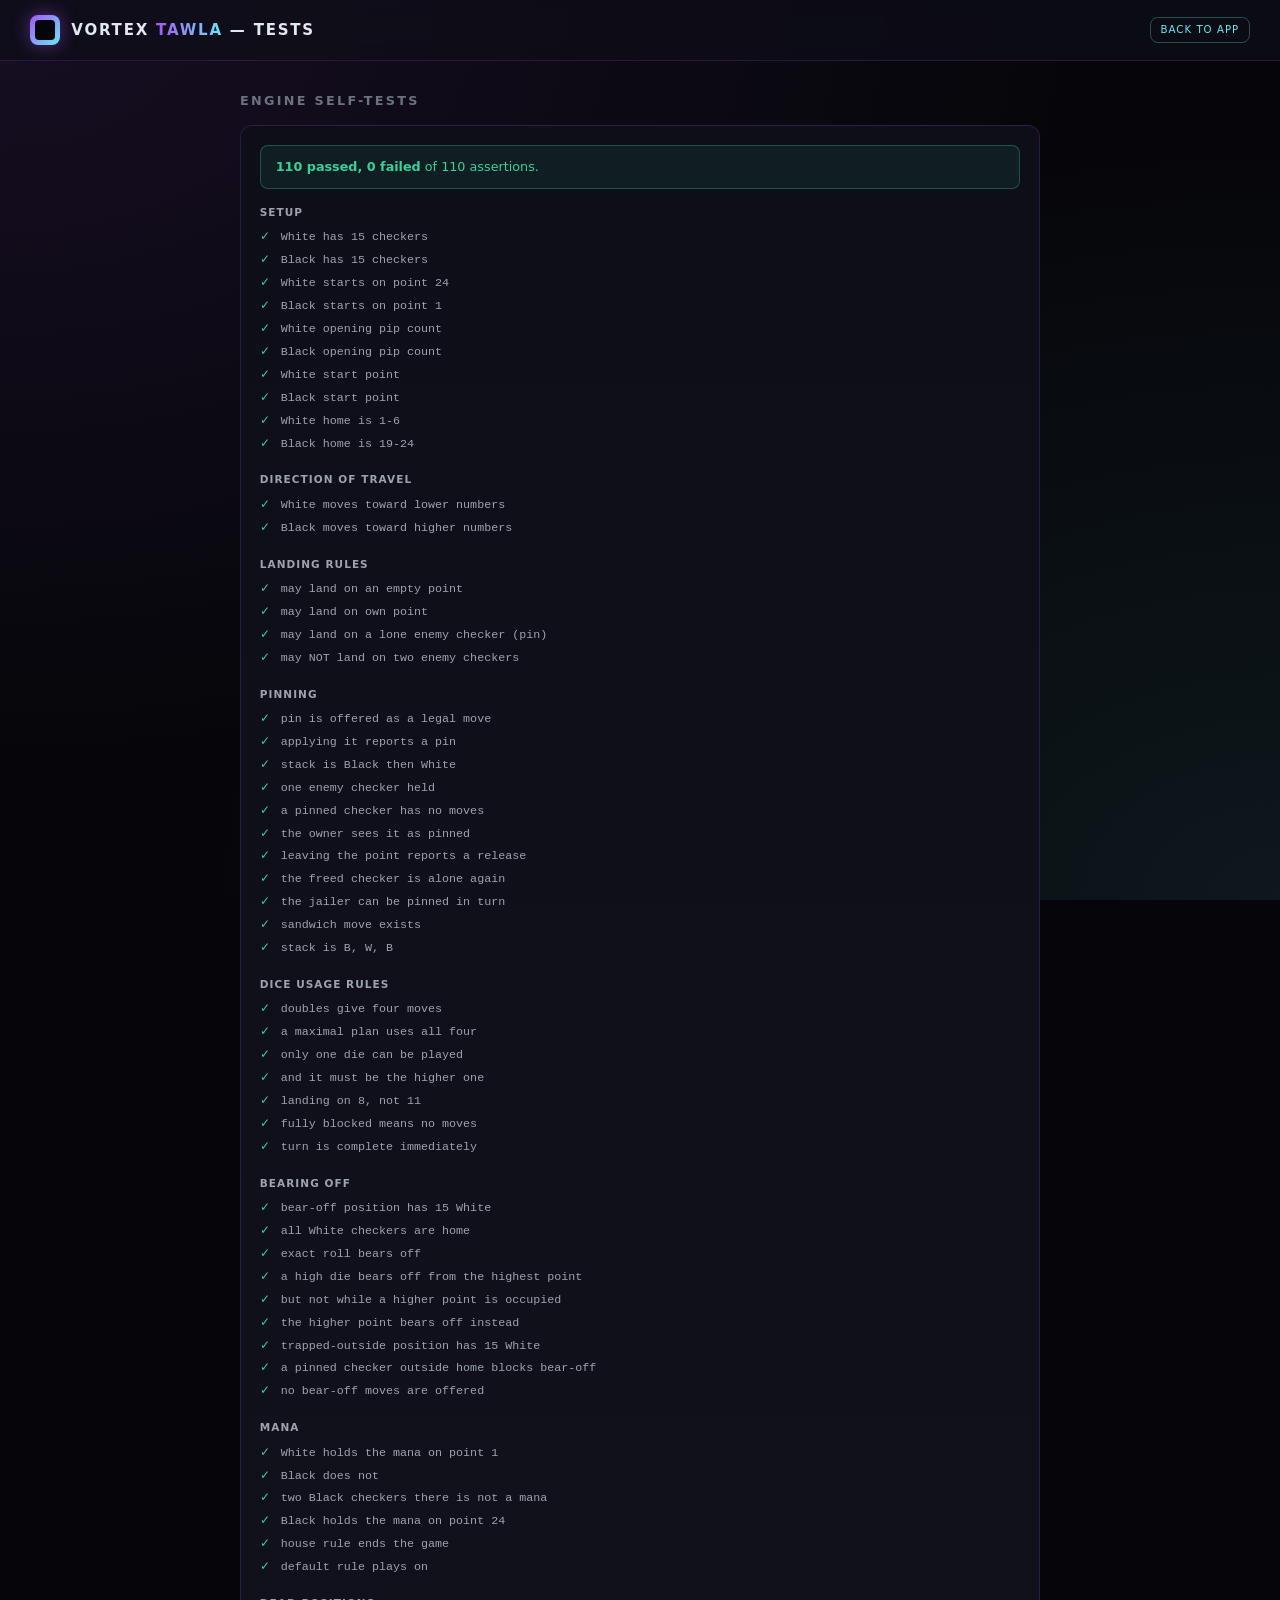
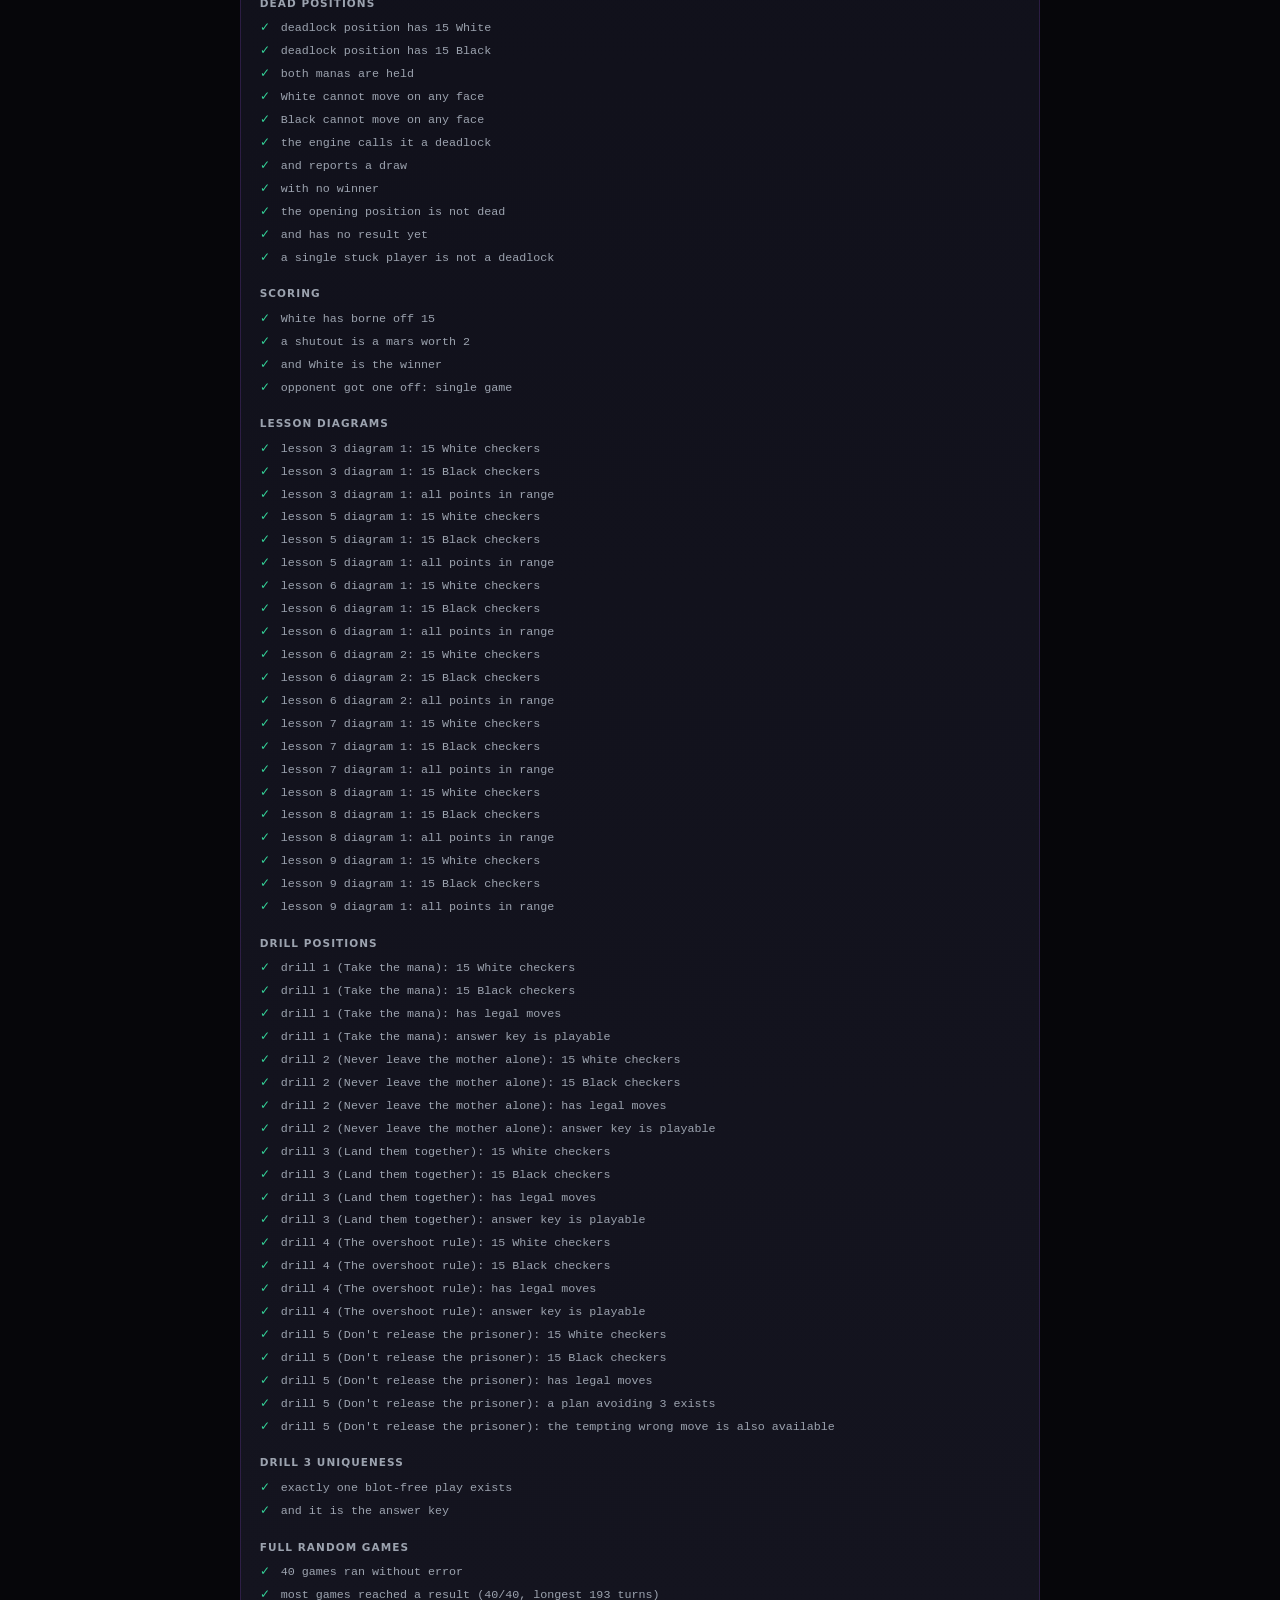
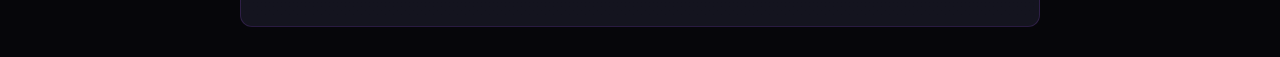
==== tests.html @ 8a32c4ae "Vortex Tawla: interactive Mahbooseh trainer A zero-dependency static webapp for learning Tawleh, sta" ====
<!doctype html>
<html lang="en">
<head>
<meta charset="utf-8">
<meta name="viewport" content="width=device-width, initial-scale=1">
<title>Vortex Tawla — engine tests</title>
<link rel="stylesheet" href="assets/css/vortex.css">
<style>
  main { max-width: 860px; }
  .t { font-family: var(--mono); font-size: .78rem; padding: .18rem 0; color: var(--subtle); }
  .t .mark { display: inline-block; width: 1.4rem; }
  .t.p .mark { color: var(--success); }
  .t.f { color: var(--danger); }
  .t.f .mark { color: var(--danger); }
  .t .detail { color: var(--warning); }
</style>
</head>
<body>
<header class="topbar">
  <div class="brand">
    <div class="logo"></div>
    <h1>VORTEX <span class="accent">TAWLA</span> — TESTS</h1>
  </div>
  <nav><a class="btn btn-small" href="index.html">Back to app</a></nav>
</header>
<main>
  <div class="section-head"><h2>Engine self-tests</h2></div>
  <div class="card" id="out">Running…</div>
</main>
<script src="assets/js/engine.js"></script>
<script src="assets/js/ai.js"></script>
<script src="assets/js/content.js"></script>
<script src="assets/js/tests.js"></script>
</body>
</html>
---- assets/css/vortex.css ----
/* =====================================================================
 * Vortex shared theme
 * ---------------------------------------------------------------------
 * Ported from VortexPortal's hub/templates.py CSS so Vortex Tawla reads
 * as the same product as the Portal and Vortex Tension. Black ground,
 * purple + cyan highlights, glass topbar, neon glow on hover.
 * Keep the custom properties below in sync with the Portal.
 * ===================================================================== */

:root {
  --bg: #06060a;
  --surface: #0e0e18;
  --surface-2: #14141f;
  --border: rgba(168, 85, 247, 0.18);
  --border-strong: rgba(168, 85, 247, 0.45);
  --text: #e2e8f0;
  --muted: #6b7280;
  --subtle: #9ca3af;
  --purple: #a855f7;
  --purple-glow: rgba(168, 85, 247, 0.45);
  --cyan: #67e8f9;
  --cyan-glow: rgba(103, 232, 249, 0.40);
  --danger: #ef4444;
  --success: #34d399;
  --warning: #fbbf24;
  --mono: ui-monospace, "SF Mono", Menlo, Consolas, monospace;
}

* { box-sizing: border-box; }

html, body {
  margin: 0; padding: 0;
  background: var(--bg);
  color: var(--text);
  font-family: -apple-system, BlinkMacSystemFont, "Segoe UI", system-ui, sans-serif;
  font-size: 15px;
  line-height: 1.5;
  min-height: 100vh;
}

body {
  background:
    radial-gradient(ellipse at top left, rgba(168,85,247,0.10), transparent 60%),
    radial-gradient(ellipse at bottom right, rgba(103,232,249,0.08), transparent 60%),
    var(--bg);
  background-attachment: fixed;
}

a { color: var(--cyan); text-decoration: none; }
a:hover { text-decoration: underline; }

/* ---- topbar ---------------------------------------------------- */

.topbar {
  display: flex; align-items: center; justify-content: space-between;
  padding: 1rem 2rem;
  border-bottom: 1px solid var(--border);
  background: rgba(14, 14, 24, 0.72);
  backdrop-filter: blur(10px);
  -webkit-backdrop-filter: blur(10px);
  position: sticky; top: 0; z-index: 10;
}
.brand { display: flex; align-items: center; gap: 0.75rem; }
.brand .logo {
  width: 30px; height: 30px;
  background: linear-gradient(135deg, var(--purple), var(--cyan));
  border-radius: 8px;
  box-shadow: 0 0 18px var(--purple-glow);
  position: relative;
  flex: none;
}
.brand .logo::after {
  content: '';
  position: absolute; inset: 5px;
  background: var(--bg);
  border-radius: 4px;
}
.brand h1 {
  margin: 0;
  font-size: 1rem; font-weight: 600;
  letter-spacing: 0.12em; text-transform: uppercase;
}
.accent {
  background: linear-gradient(90deg, var(--purple), var(--cyan));
  -webkit-background-clip: text; background-clip: text; color: transparent;
}

nav { display: flex; gap: 1.5rem; align-items: center; }
nav button.navlink {
  background: none; border: 0; font: inherit; cursor: pointer;
  color: var(--muted);
  font-size: 0.78rem; text-transform: uppercase; letter-spacing: 0.1em;
  padding: 0.5rem 0;
  border-bottom: 2px solid transparent;
  transition: color .2s, border-color .2s;
}
nav button.navlink:hover { color: var(--text); }
nav button.navlink.active { color: var(--cyan); border-bottom-color: var(--cyan); }

.hamburger {
  display: none; flex-direction: column; gap: 4px;
  cursor: pointer; padding: .45rem; border-radius: 6px;
  background: none; border: 0;
}
.hamburger span { width: 22px; height: 2px; background: var(--text); border-radius: 2px; }

/* ---- layout ---------------------------------------------------- */

main { padding: 2rem; max-width: 1200px; margin: 0 auto; }

.section-head {
  display: flex; align-items: baseline; justify-content: space-between;
  margin: 0 0 1rem; gap: 1rem; flex-wrap: wrap;
}
.section-head h2 {
  margin: 0;
  font-size: 0.85rem; font-weight: 600;
  letter-spacing: 0.18em; text-transform: uppercase;
  color: var(--muted);
}

.card {
  background: linear-gradient(180deg, var(--surface), var(--surface-2));
  border: 1px solid var(--border);
  border-radius: 12px;
  padding: 1.25rem;
  position: relative;
}
.card h3 { margin: 0 0 0.5rem; font-size: 1.05rem; font-weight: 600; letter-spacing: 0.02em; }

.label {
  font-size: 0.7rem; color: var(--subtle);
  text-transform: uppercase; letter-spacing: 0.1em; font-weight: 600;
}

.badge {
  display: inline-flex; align-items: center; gap: 0.4rem;
  padding: 0.2rem 0.55rem;
  border-radius: 999px;
  font-size: 0.65rem; text-transform: uppercase; letter-spacing: 0.12em;
  border: 1px solid transparent; white-space: nowrap;
}
.badge.ok      { color: var(--success); border-color: rgba(52,211,153,.3);  background: rgba(52,211,153,.07); }
.badge.warn    { color: var(--warning); border-color: rgba(251,191,36,.3);  background: rgba(251,191,36,.07); }
.badge.bad     { color: var(--danger);  border-color: rgba(239,68,68,.3);   background: rgba(239,68,68,.07); }
.badge.neutral { color: var(--muted);   border-color: rgba(107,114,128,.3); background: rgba(107,114,128,.07); }

/* ---- controls -------------------------------------------------- */

.btn {
  display: inline-block;
  padding: 0.5rem 0.95rem;
  background: transparent;
  color: var(--cyan);
  border: 1px solid rgba(103, 232, 249, 0.3);
  border-radius: 8px;
  text-decoration: none;
  font-size: 0.78rem; text-transform: uppercase; letter-spacing: 0.1em;
  cursor: pointer; font-family: inherit;
  transition: background .15s, box-shadow .15s, border-color .15s, color .15s;
}
.btn:hover:not(:disabled) {
  background: rgba(103, 232, 249, 0.1);
  border-color: var(--cyan);
  box-shadow: 0 0 16px var(--cyan-glow);
  text-decoration: none;
}
.btn:disabled { opacity: .35; cursor: not-allowed; }
.btn-primary { color: var(--purple); border-color: rgba(168, 85, 247, 0.35); }
.btn-primary:hover:not(:disabled) {
  background: rgba(168, 85, 247, 0.1); border-color: var(--purple);
  box-shadow: 0 0 16px var(--purple-glow);
}
.btn-danger { color: var(--danger); border-color: rgba(239, 68, 68, 0.3); }
.btn-danger:hover:not(:disabled) {
  background: rgba(239, 68, 68, 0.1); border-color: var(--danger);
  box-shadow: 0 0 16px rgba(239,68,68,.3);
}
.btn-small { padding: 0.3rem 0.65rem; font-size: 0.68rem; }

label.field {
  display: flex; flex-direction: column; gap: 0.35rem;
  font-size: 0.7rem; color: var(--muted);
  text-transform: uppercase; letter-spacing: 0.1em;
}
input, select, textarea {
  background: var(--surface-2);
  border: 1px solid var(--border);
  color: var(--text);
  padding: 0.5rem 0.7rem;
  border-radius: 6px;
  font-size: 0.9rem; font-family: inherit;
  transition: border-color .15s, box-shadow .15s;
}
input:focus, select:focus, textarea:focus {
  outline: none; border-color: var(--purple);
  box-shadow: 0 0 0 3px var(--purple-glow);
}

.flash {
  padding: 0.75rem 1rem; border-radius: 8px;
  margin-bottom: 1rem; font-size: 0.85rem;
}
.flash.error   { background: rgba(239,68,68,.1);   border: 1px solid rgba(239,68,68,.3);   color: var(--danger); }
.flash.success { background: rgba(52,211,153,.08); border: 1px solid rgba(52,211,153,.3);  color: var(--success); }
.flash.info    { background: rgba(103,232,249,.08);border: 1px solid rgba(103,232,249,.3); color: var(--cyan); }

/* ---- mobile ---------------------------------------------------- */

@media (max-width: 760px) {
  .topbar { padding: .8rem 1rem; flex-wrap: wrap; }
  .hamburger { display: flex; }
  .topbar nav {
    display: none; flex-direction: column; align-items: flex-start;
    gap: .35rem; width: 100%; order: 3; margin-top: .6rem;
    padding-top: .6rem; border-top: 1px solid var(--border);
  }
  .topbar.open nav { display: flex; }
  nav button.navlink { padding: .55rem 0; width: 100%; text-align: left; }
  main { padding: 1rem; }
}
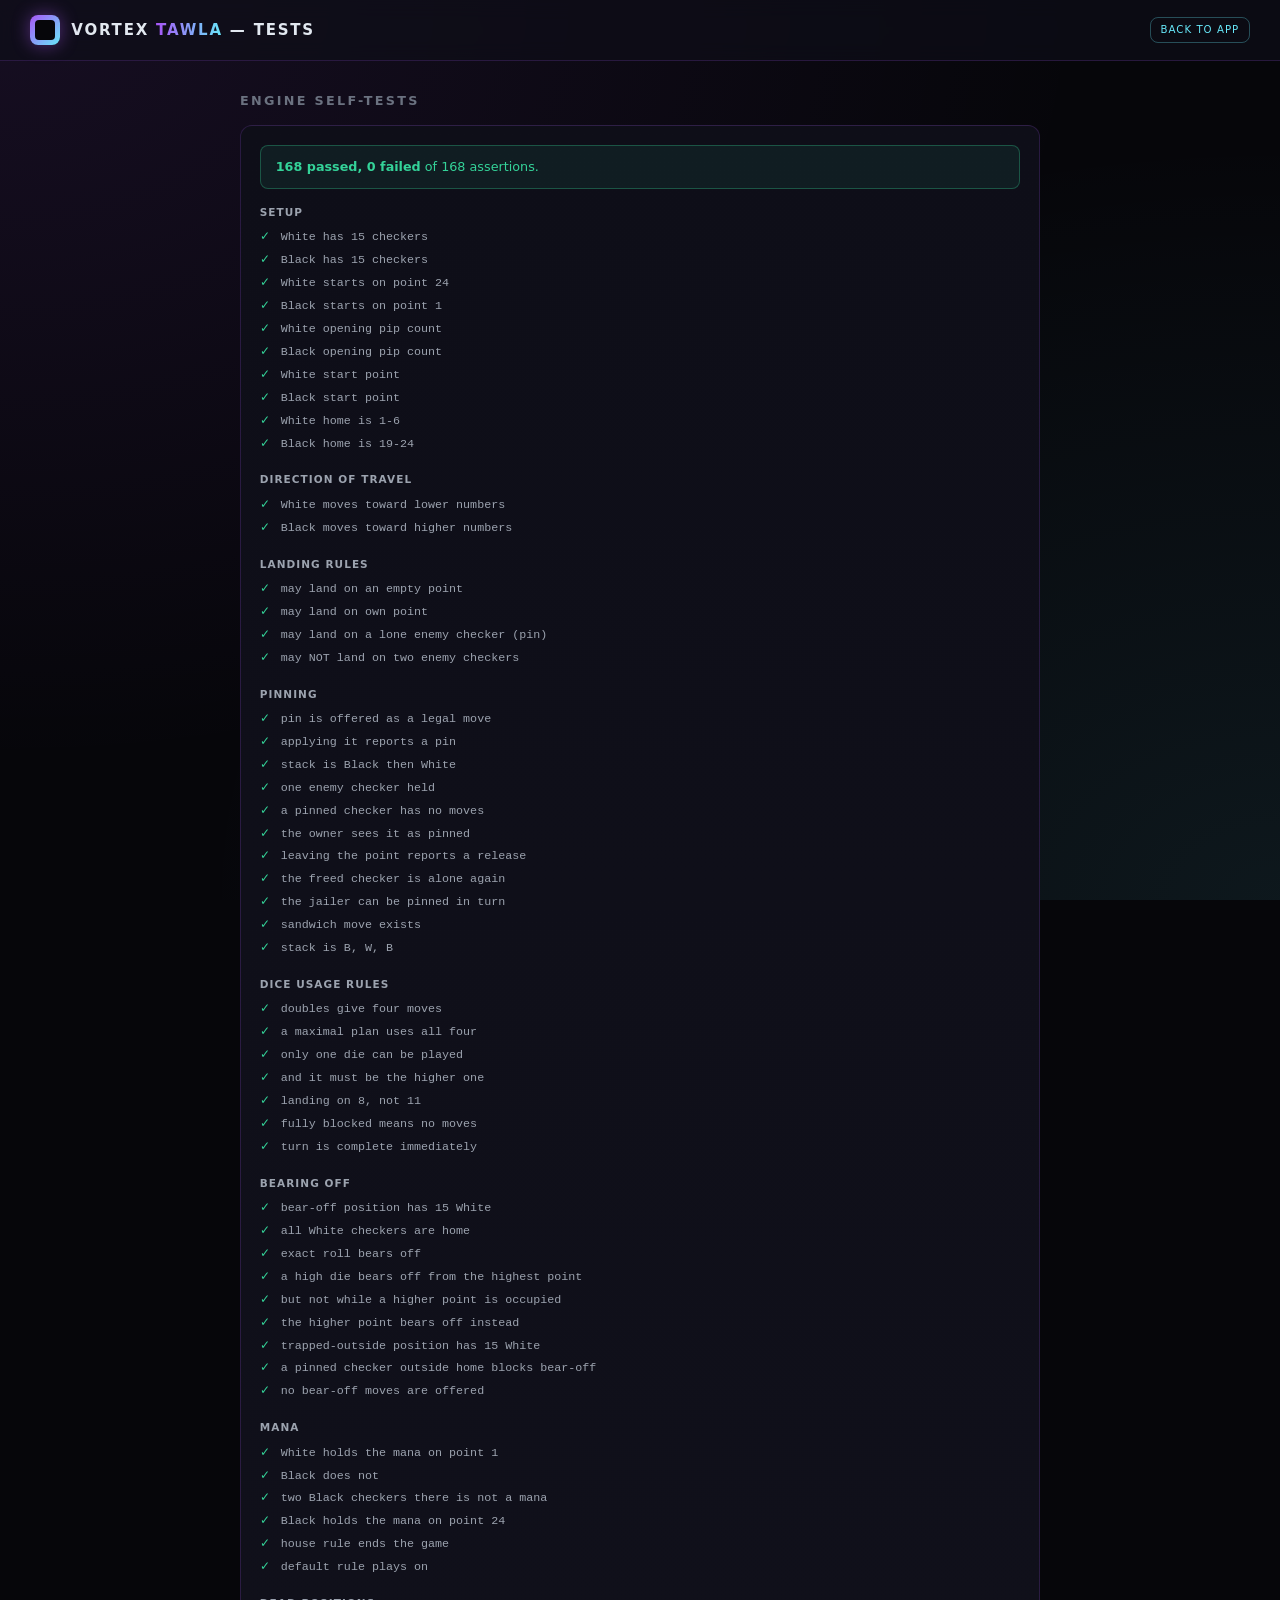
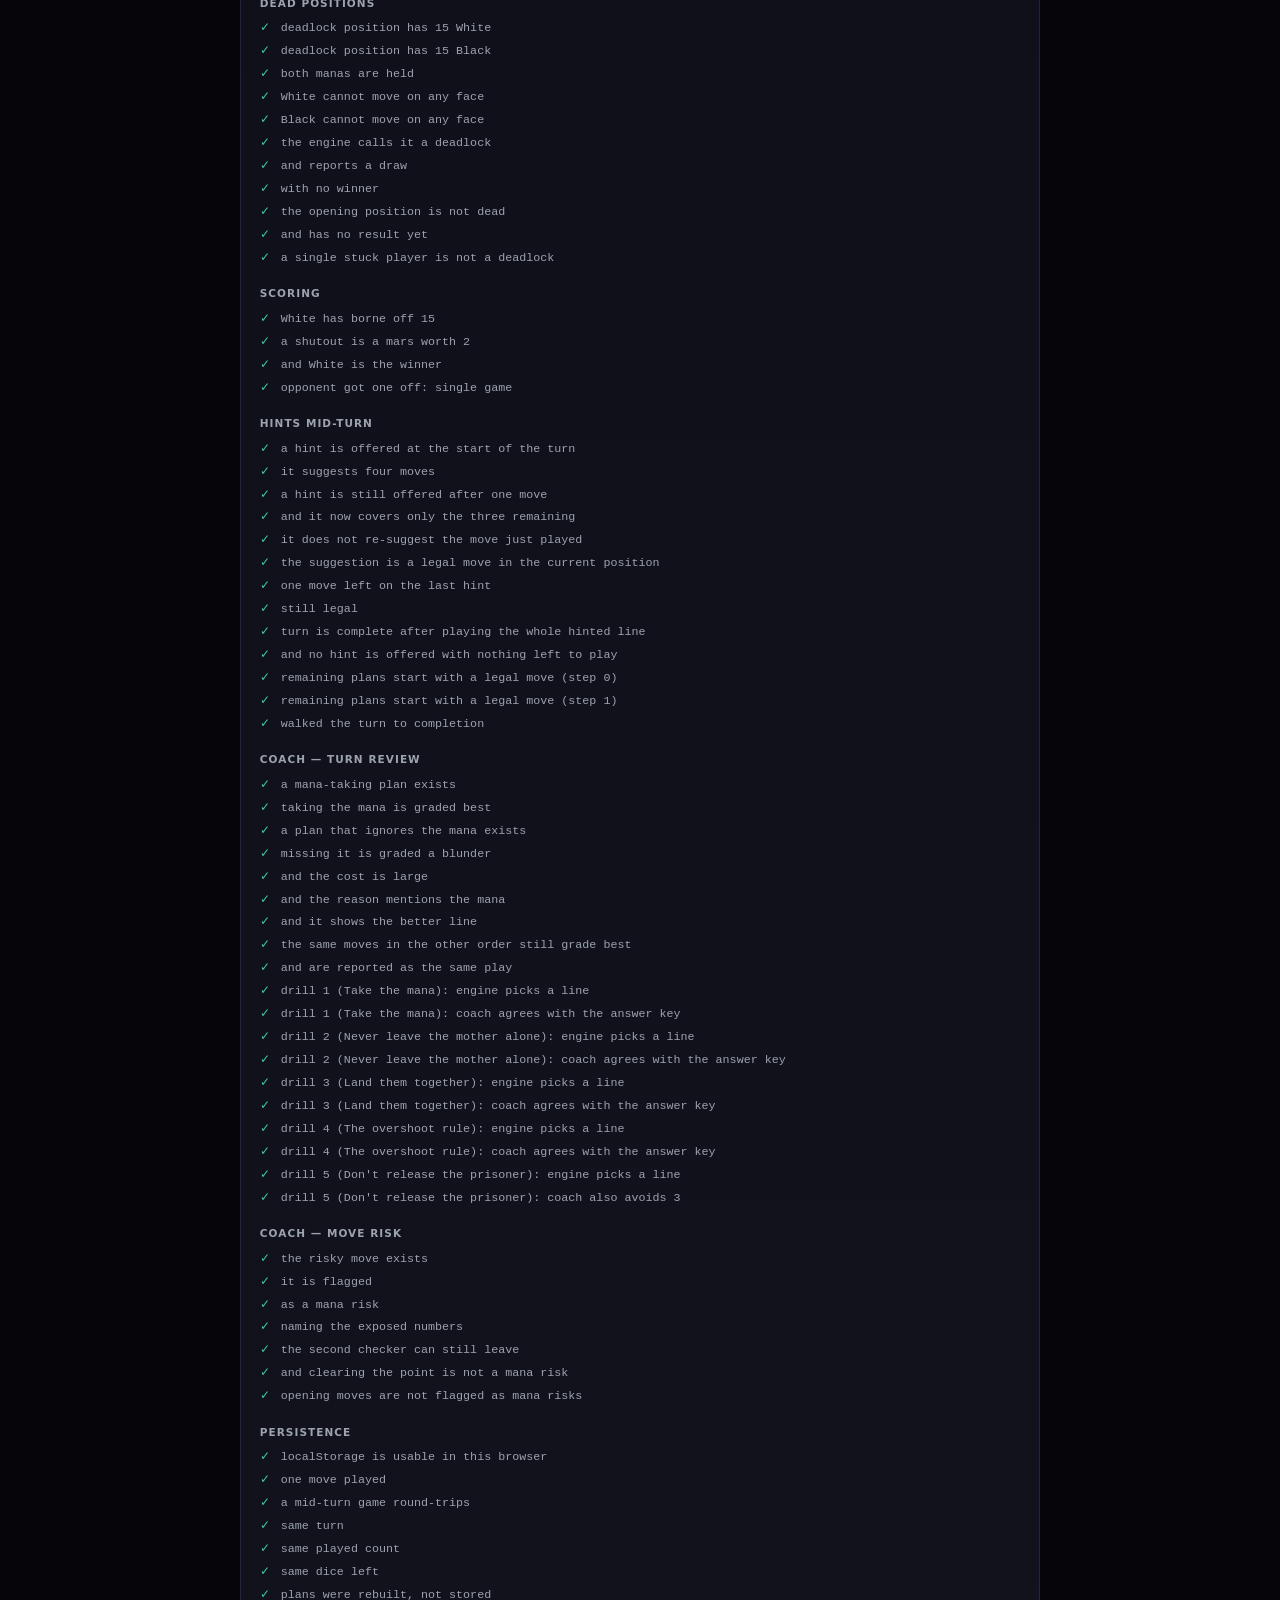
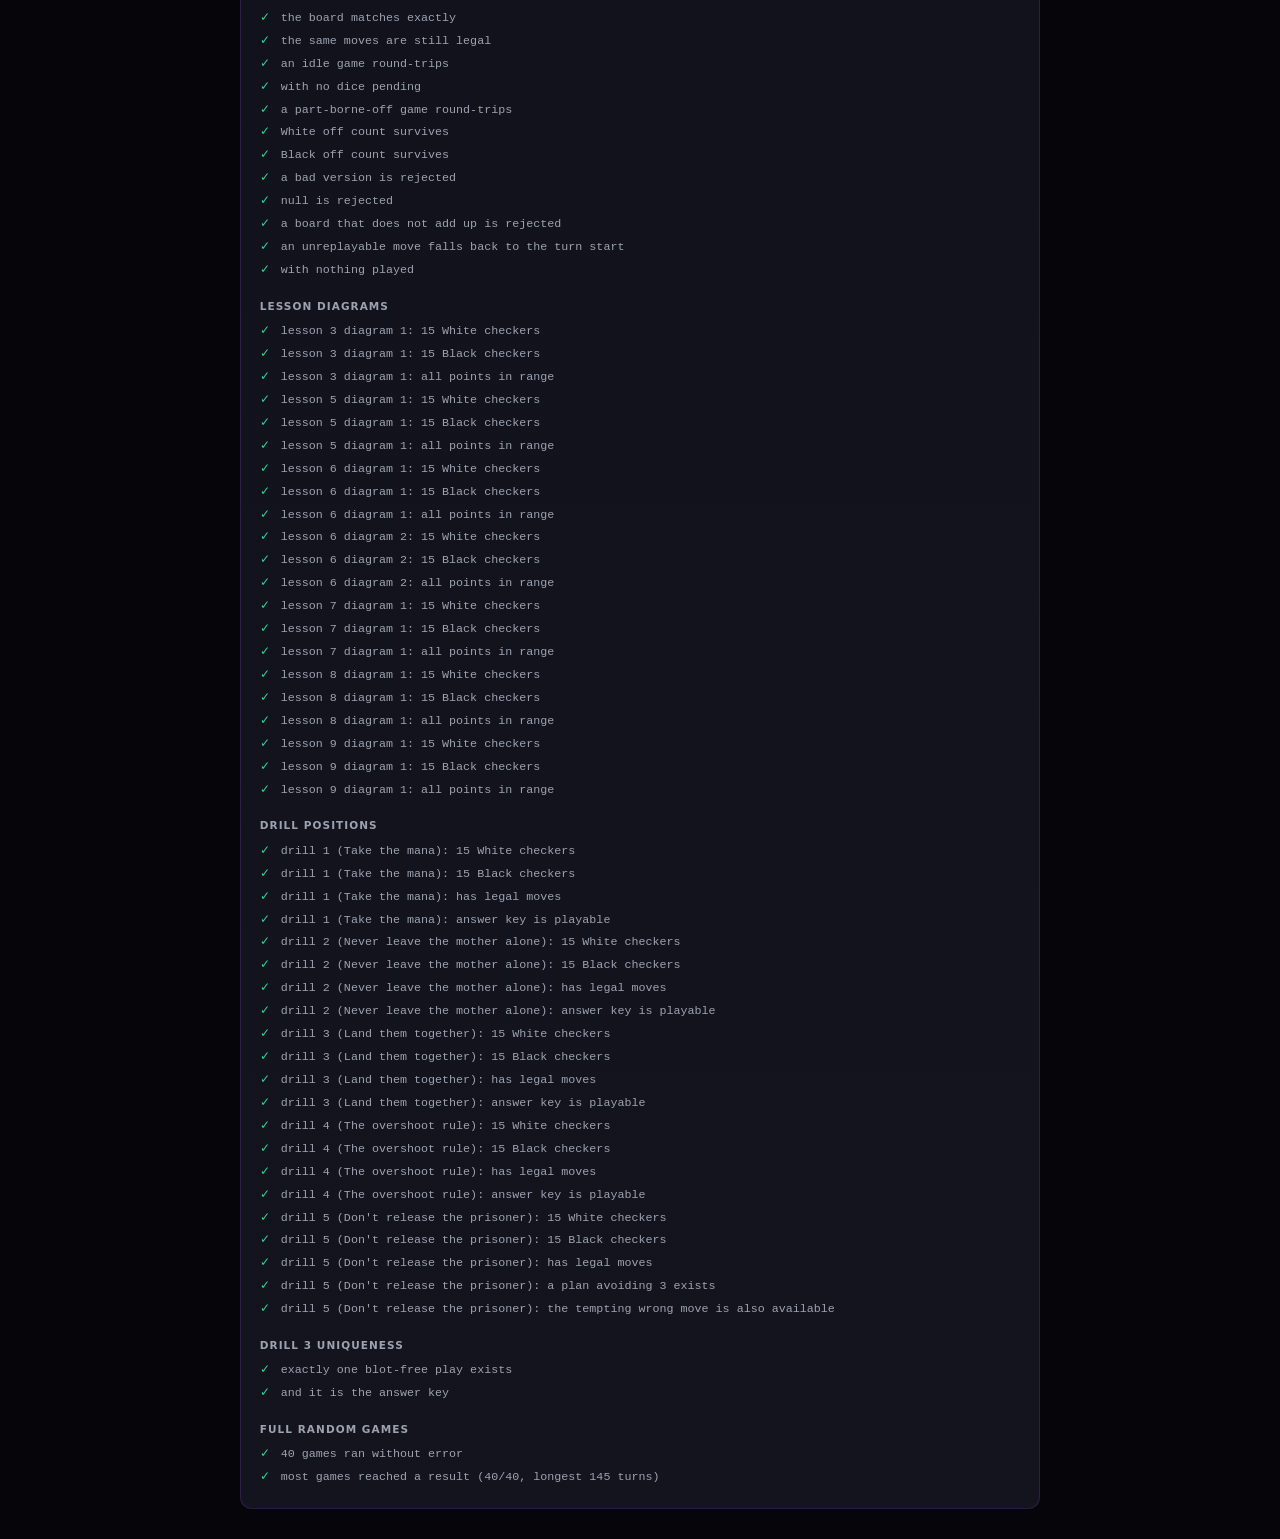
==== commit 64405458: "Add the coach, the mana guard, and saved state Coach (assets/js/coach.js), built on AI.evaluate so i" ====
--- a/tests.html
+++ b/tests.html
@@ -29,6 +29,8 @@
 </main>
 <script src="assets/js/engine.js"></script>
 <script src="assets/js/ai.js"></script>
+<script src="assets/js/coach.js"></script>
+<script src="assets/js/store.js"></script>
 <script src="assets/js/content.js"></script>
 <script src="assets/js/tests.js"></script>
 </body>
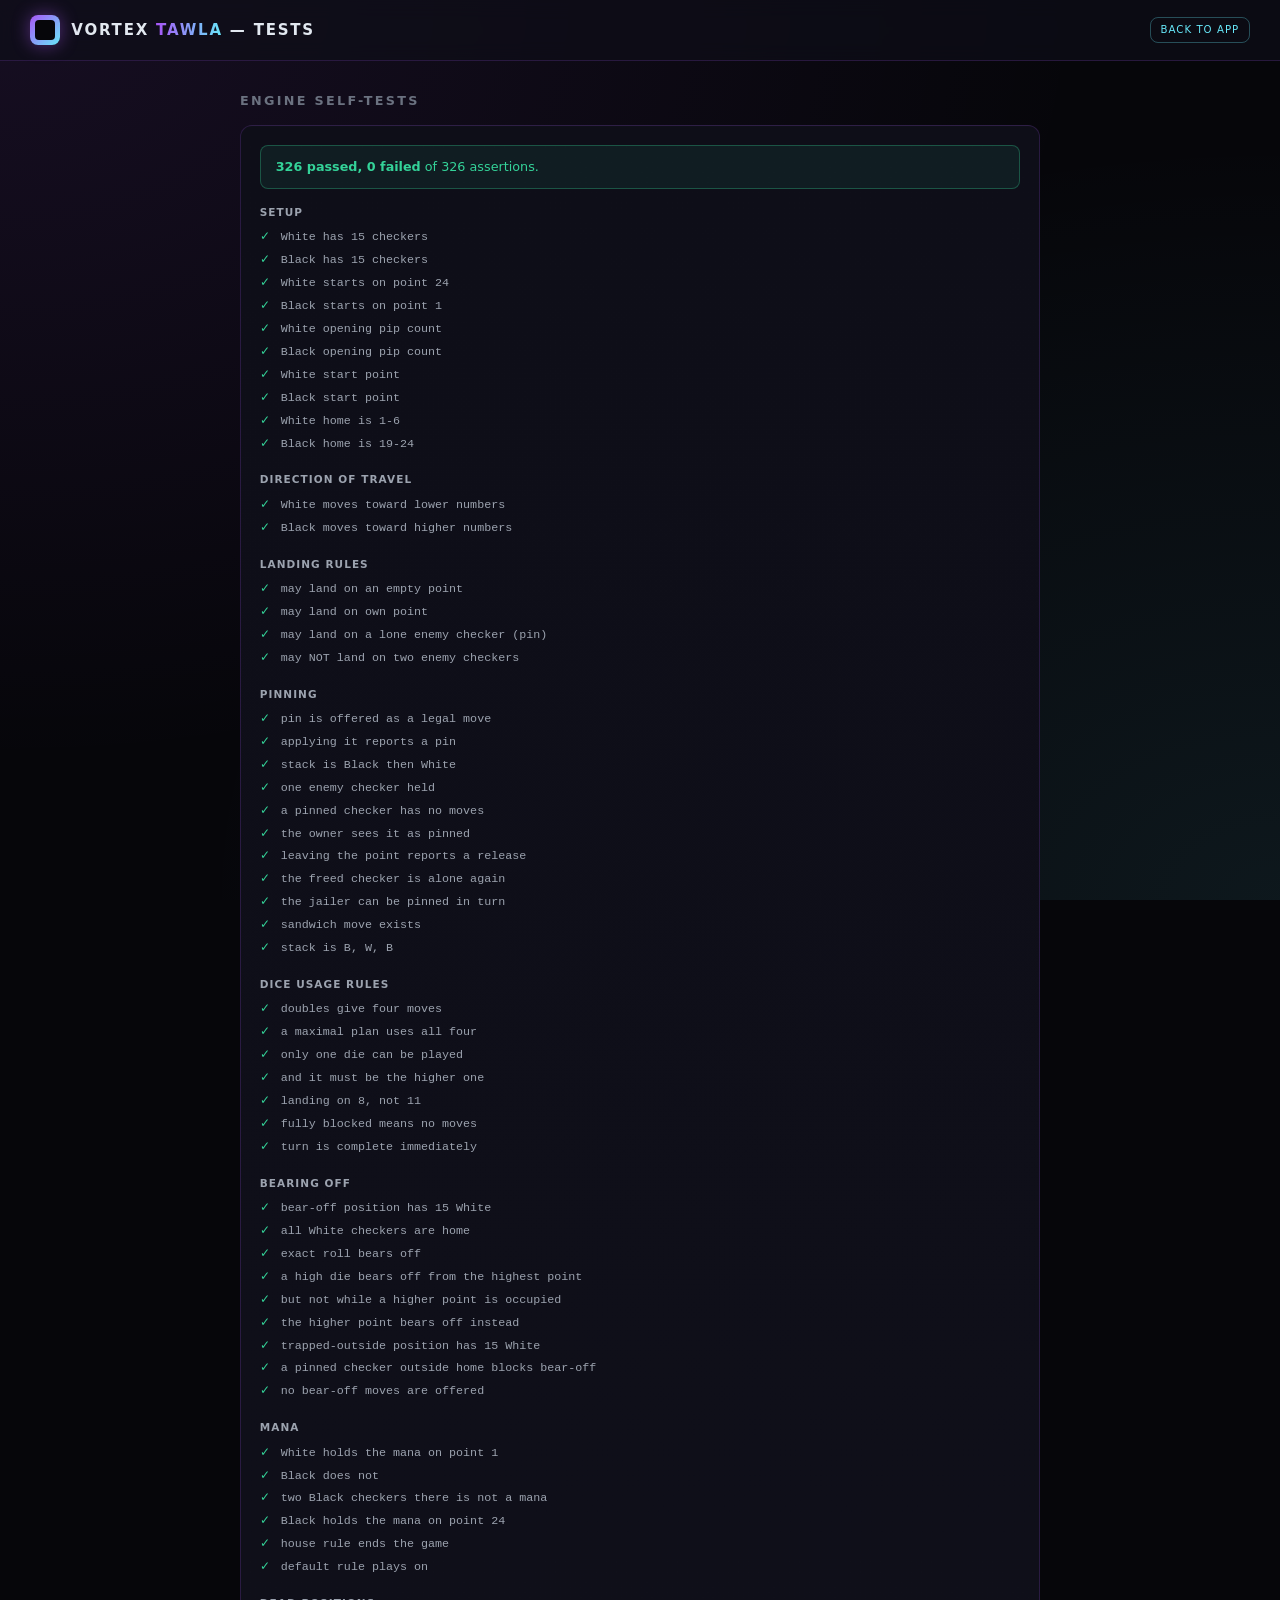
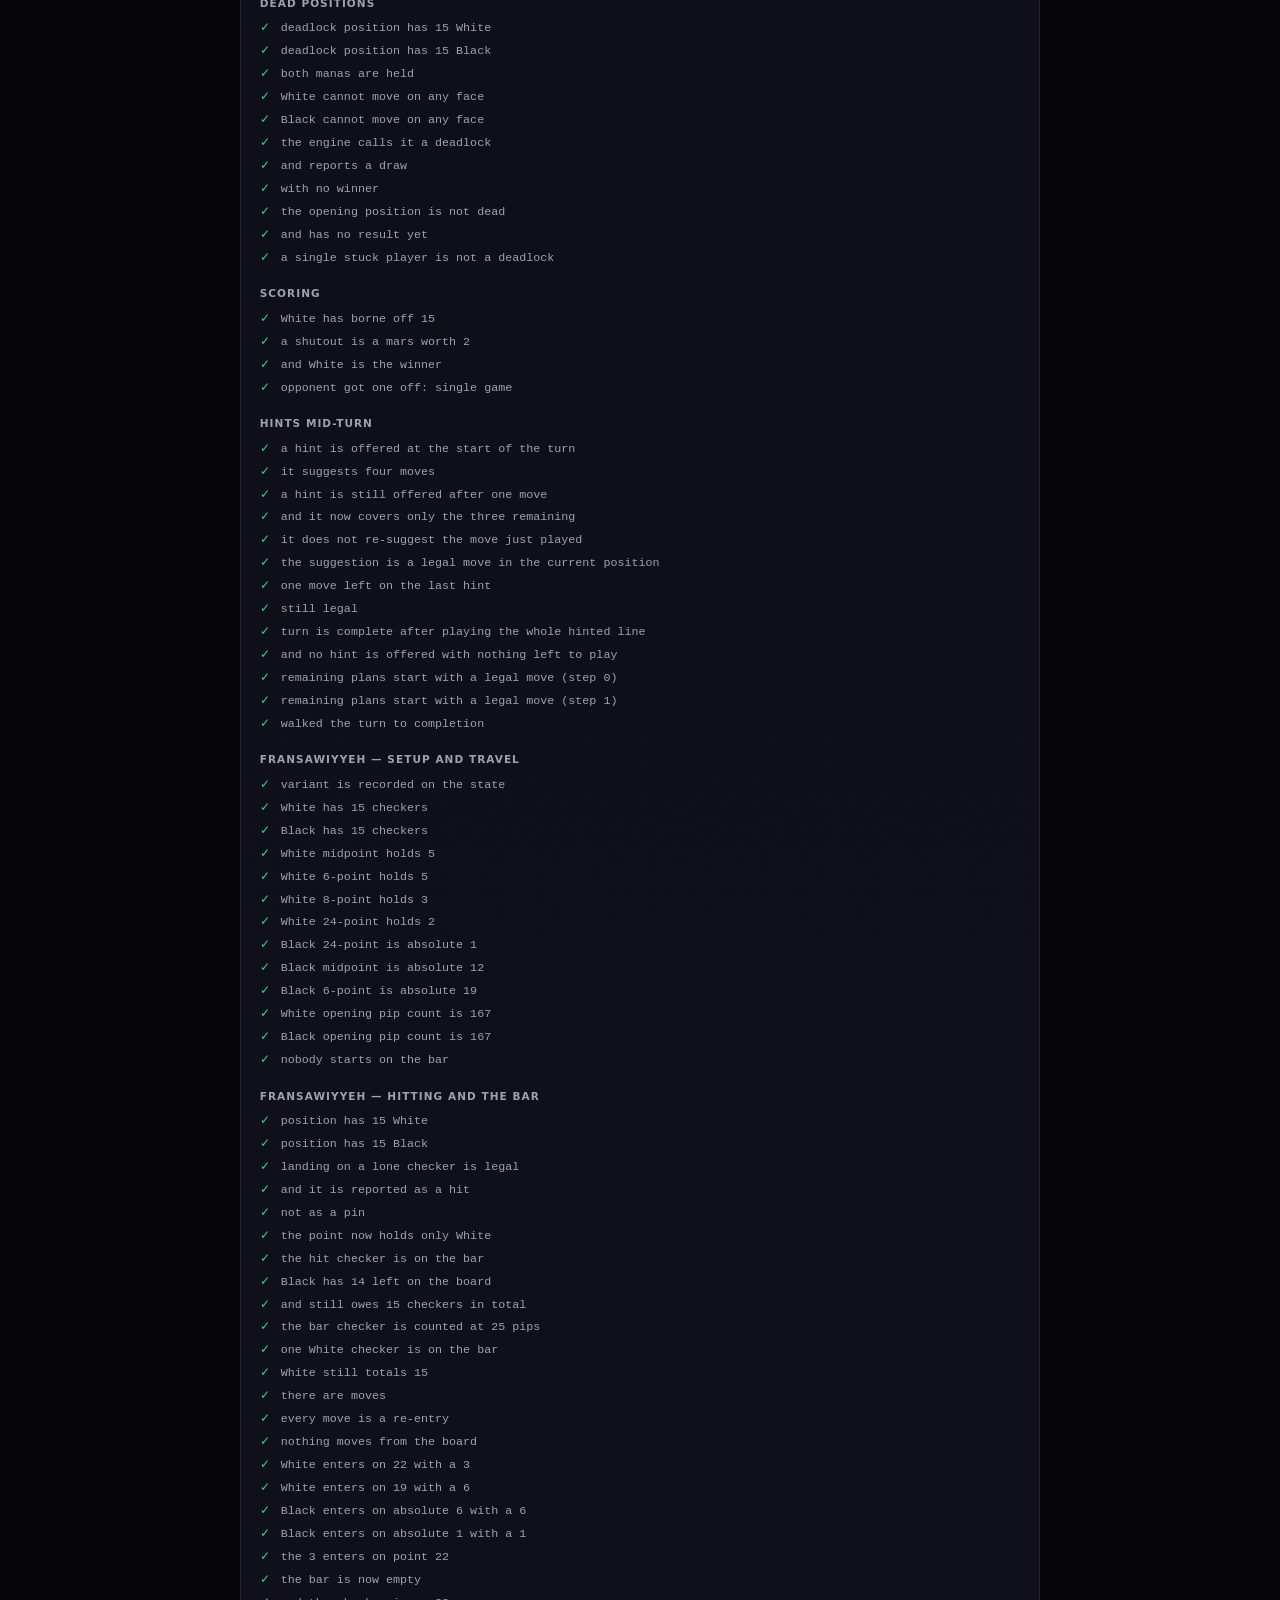
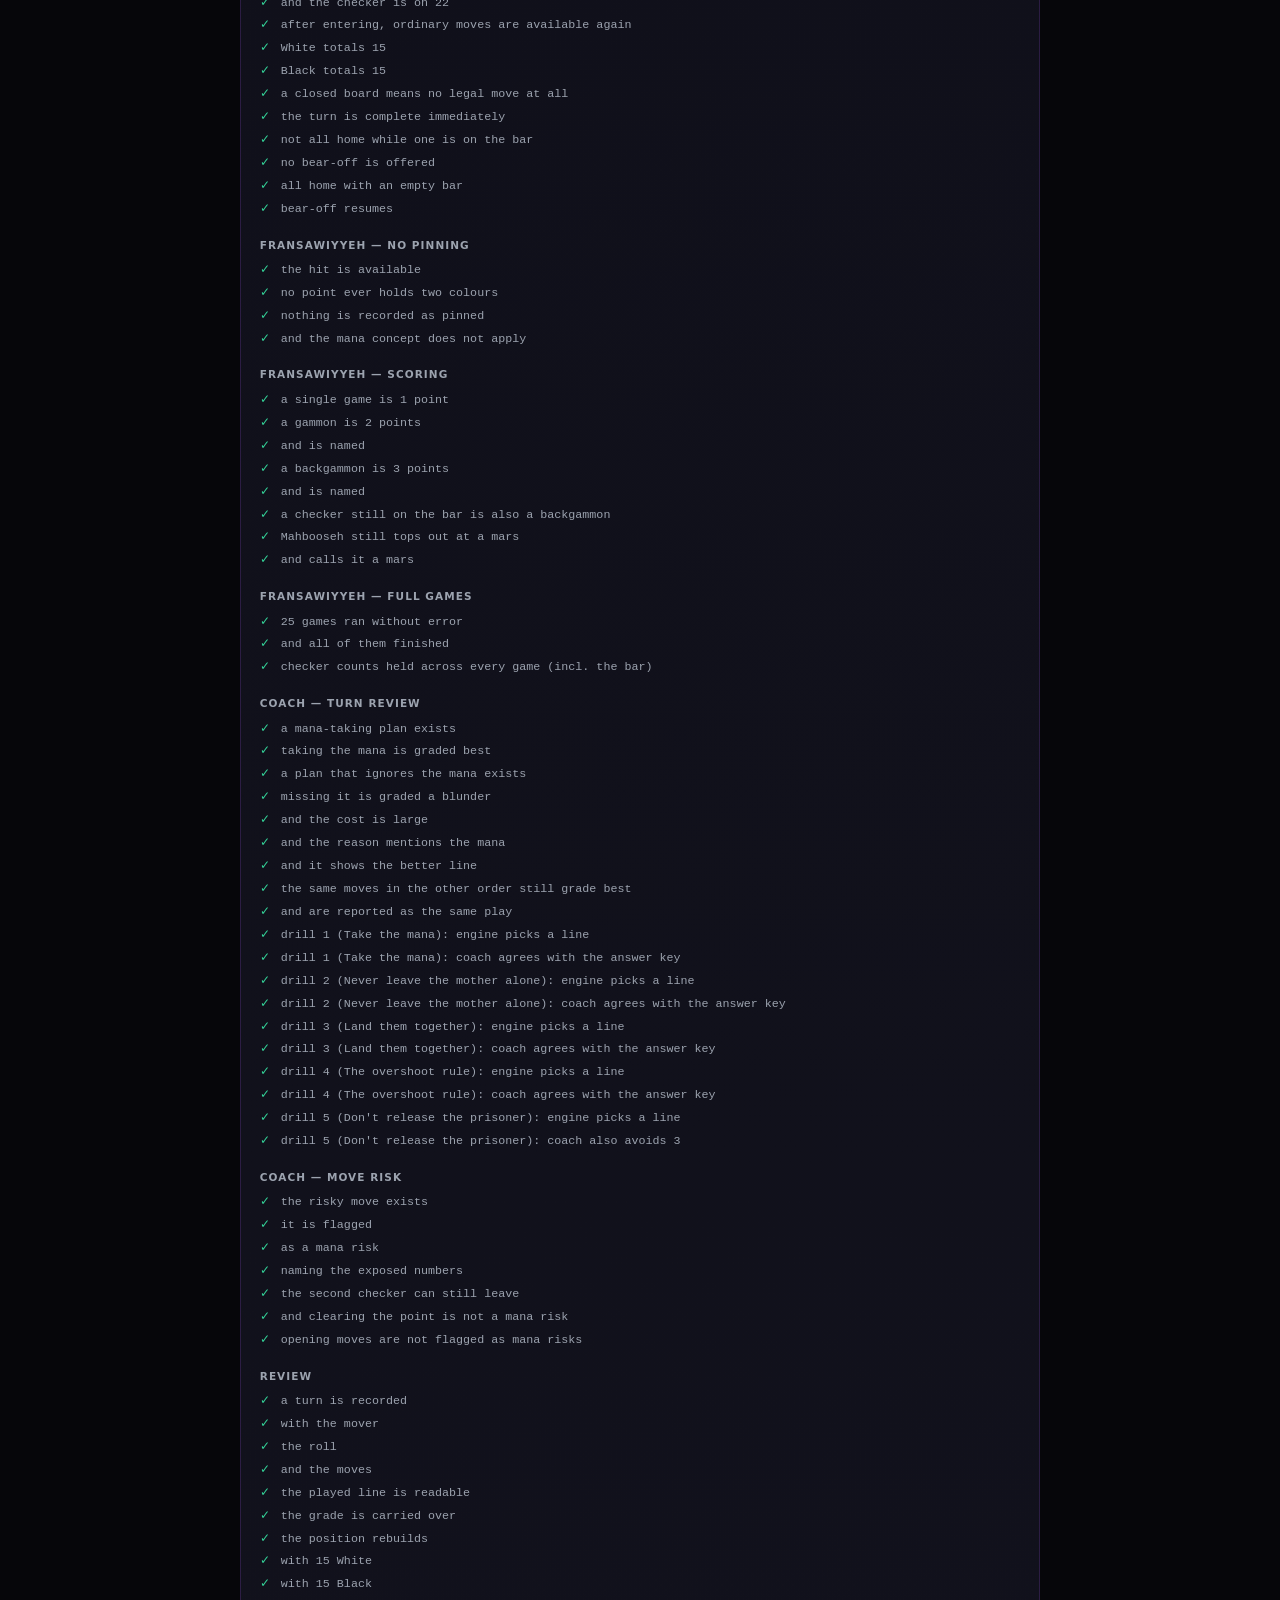
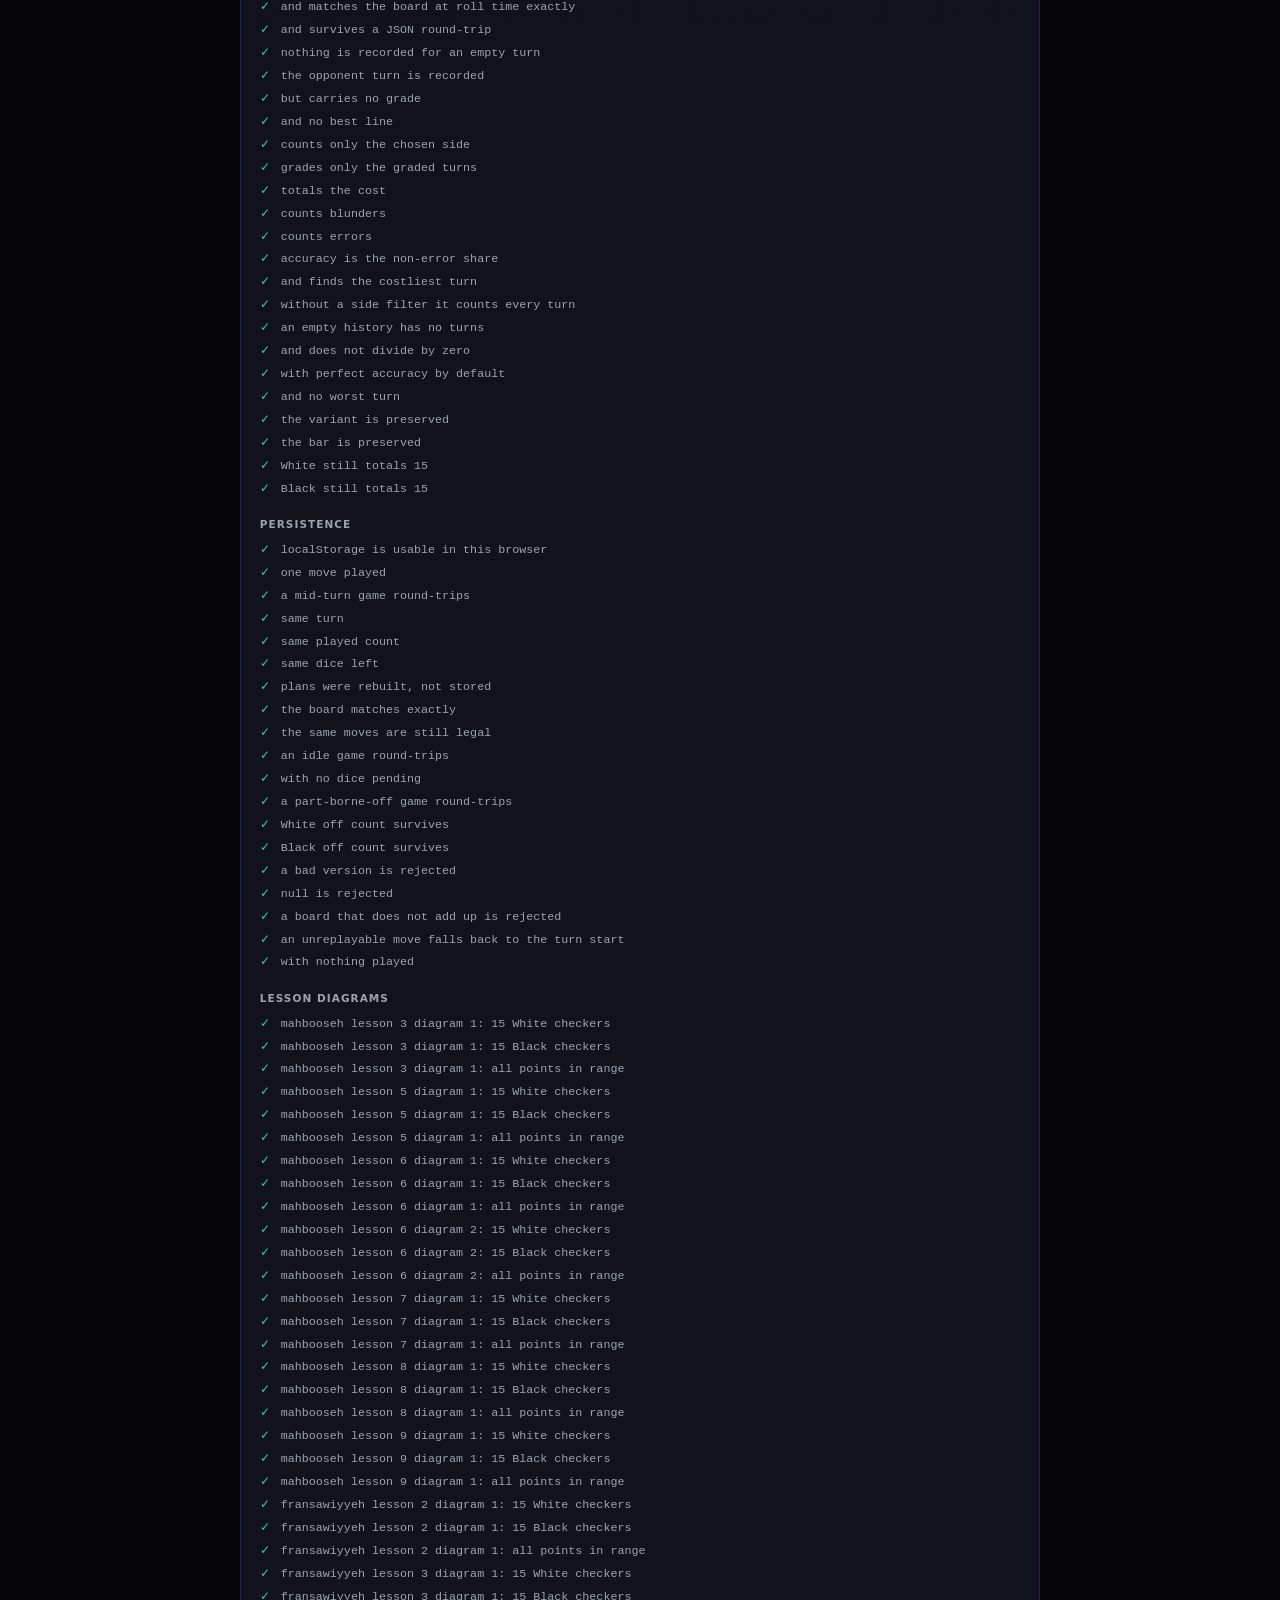
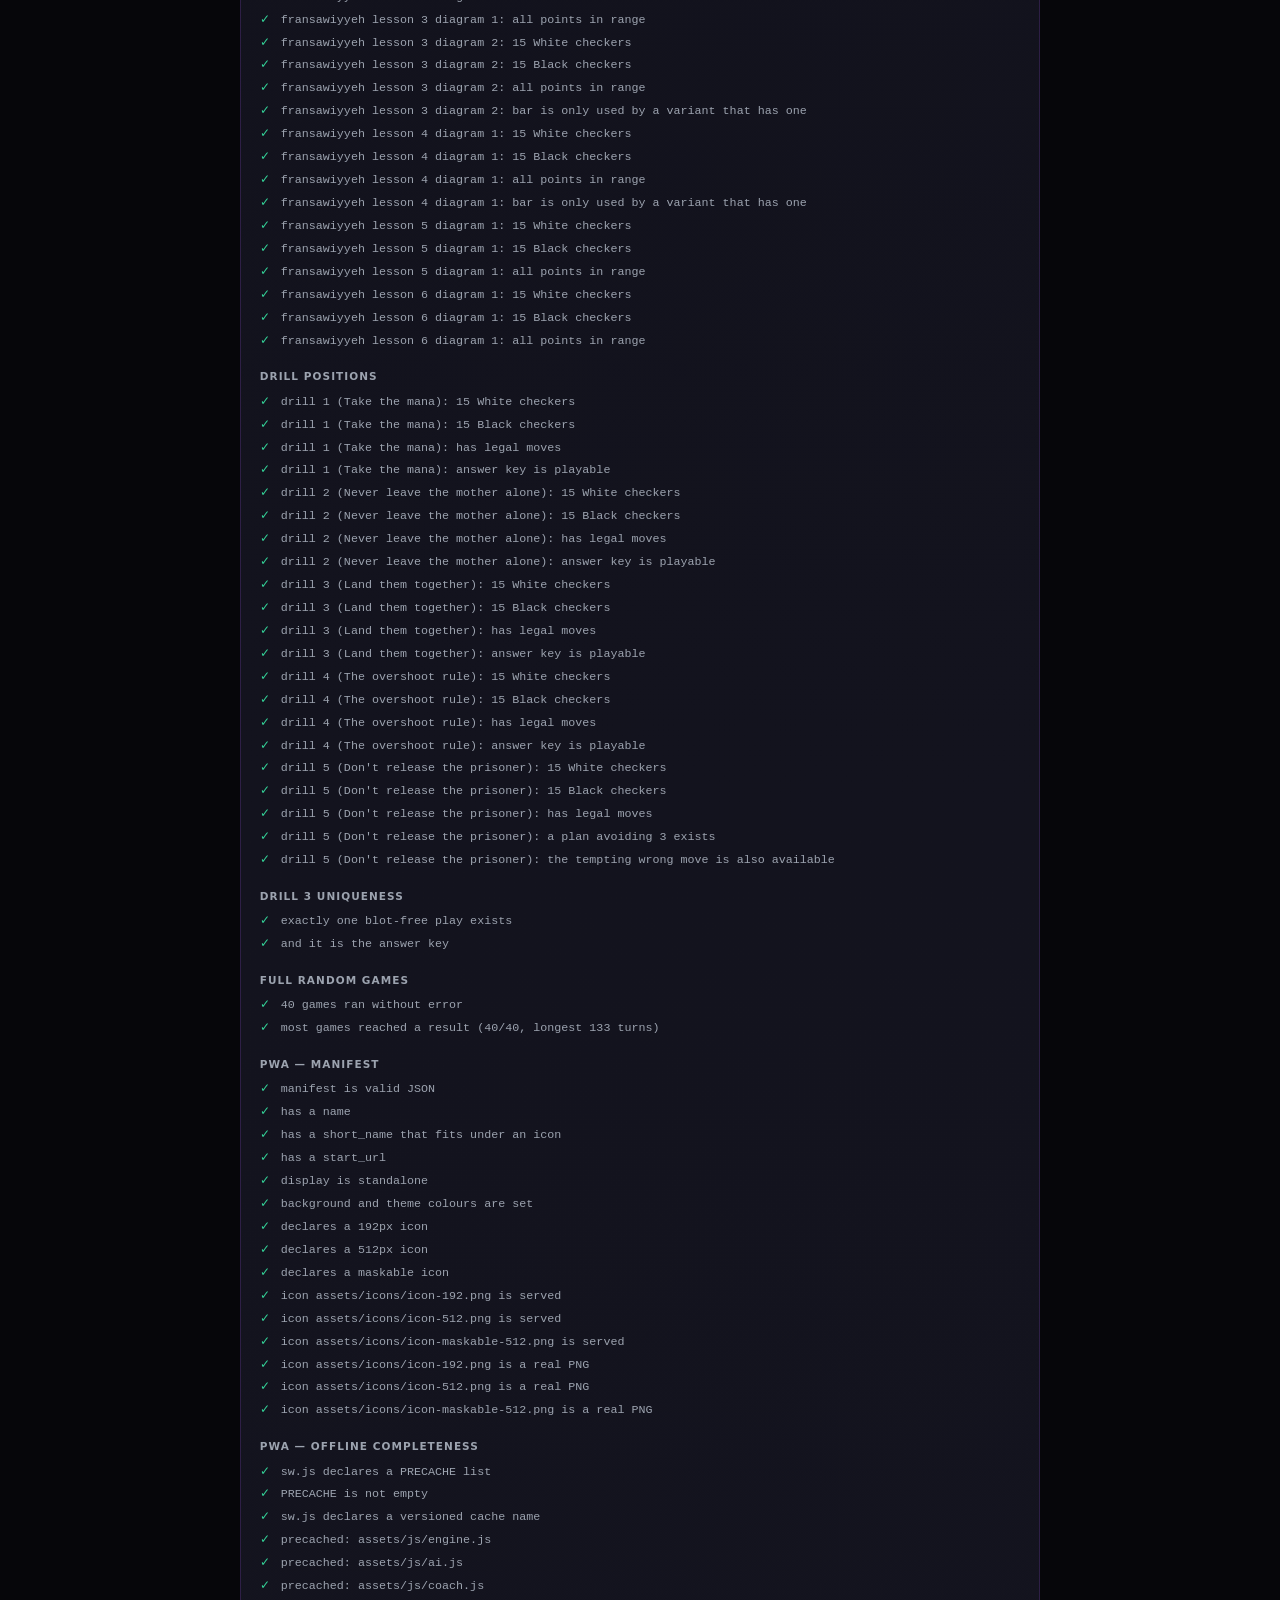
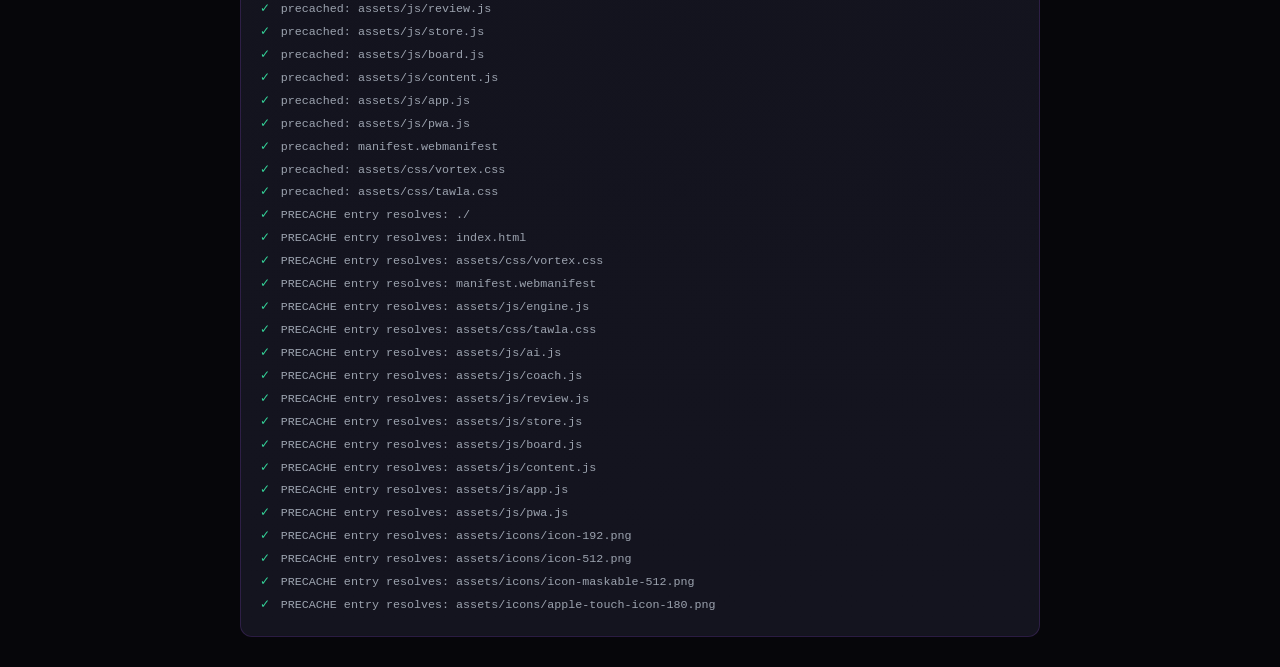
==== commit 9104b1bc: "Add match play, game review, and two-player mode Match play. Pick a target of 1/3/5/7 points; games " ====
--- a/tests.html
+++ b/tests.html
@@ -30,6 +30,7 @@
 <script src="assets/js/engine.js"></script>
 <script src="assets/js/ai.js"></script>
 <script src="assets/js/coach.js"></script>
+<script src="assets/js/review.js"></script>
 <script src="assets/js/store.js"></script>
 <script src="assets/js/content.js"></script>
 <script src="assets/js/tests.js"></script>
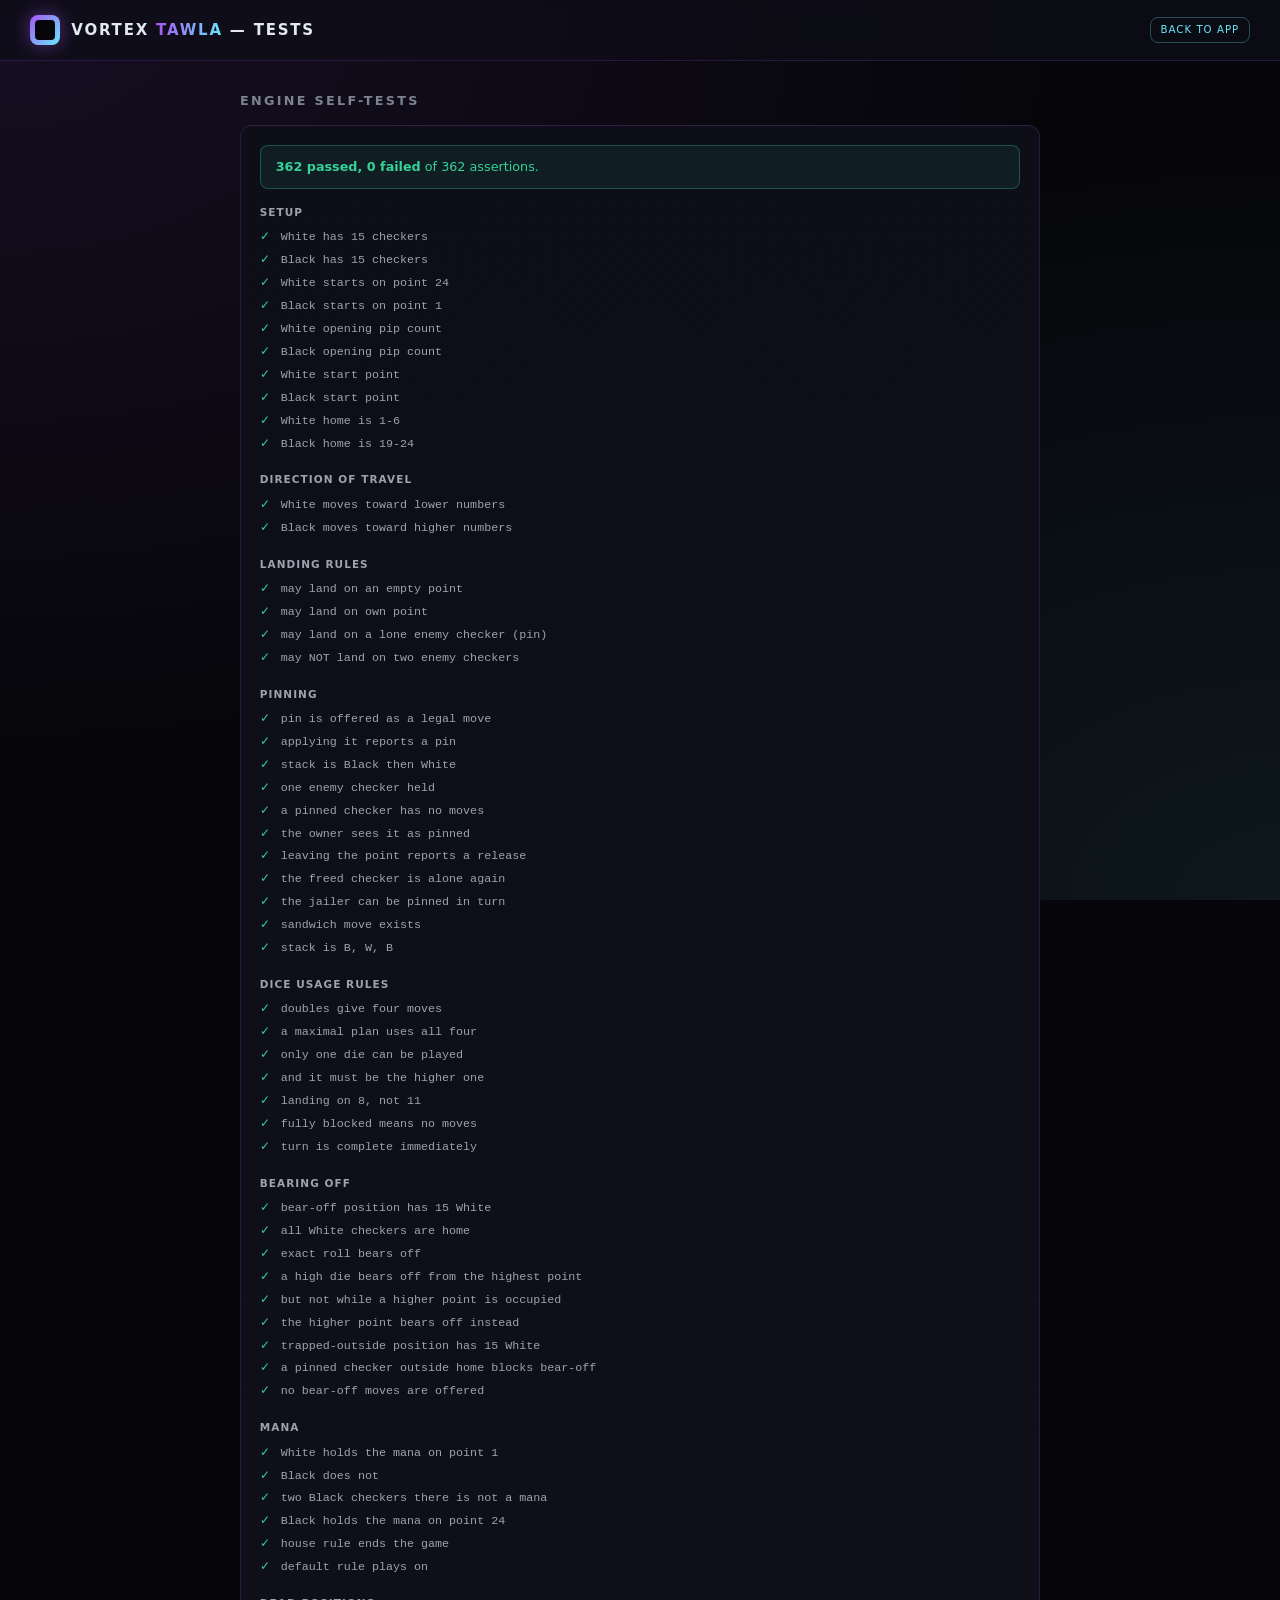
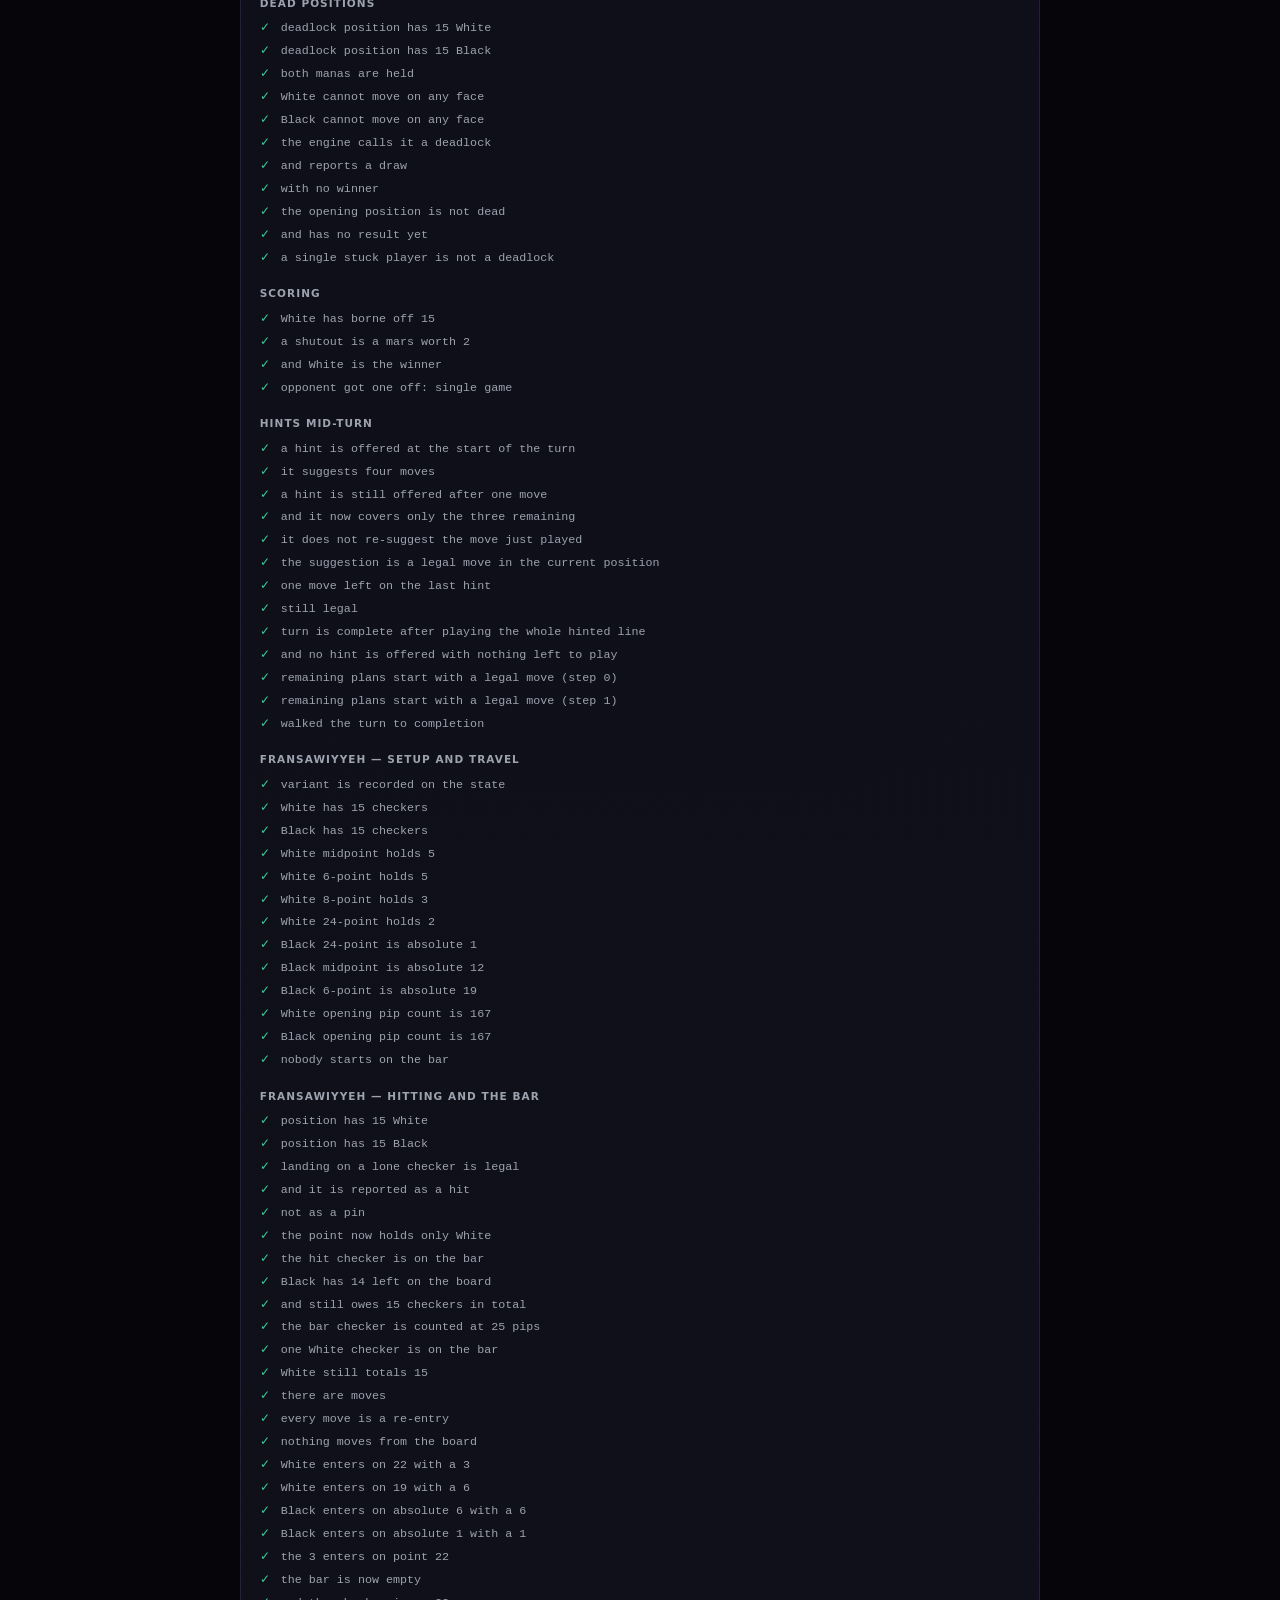
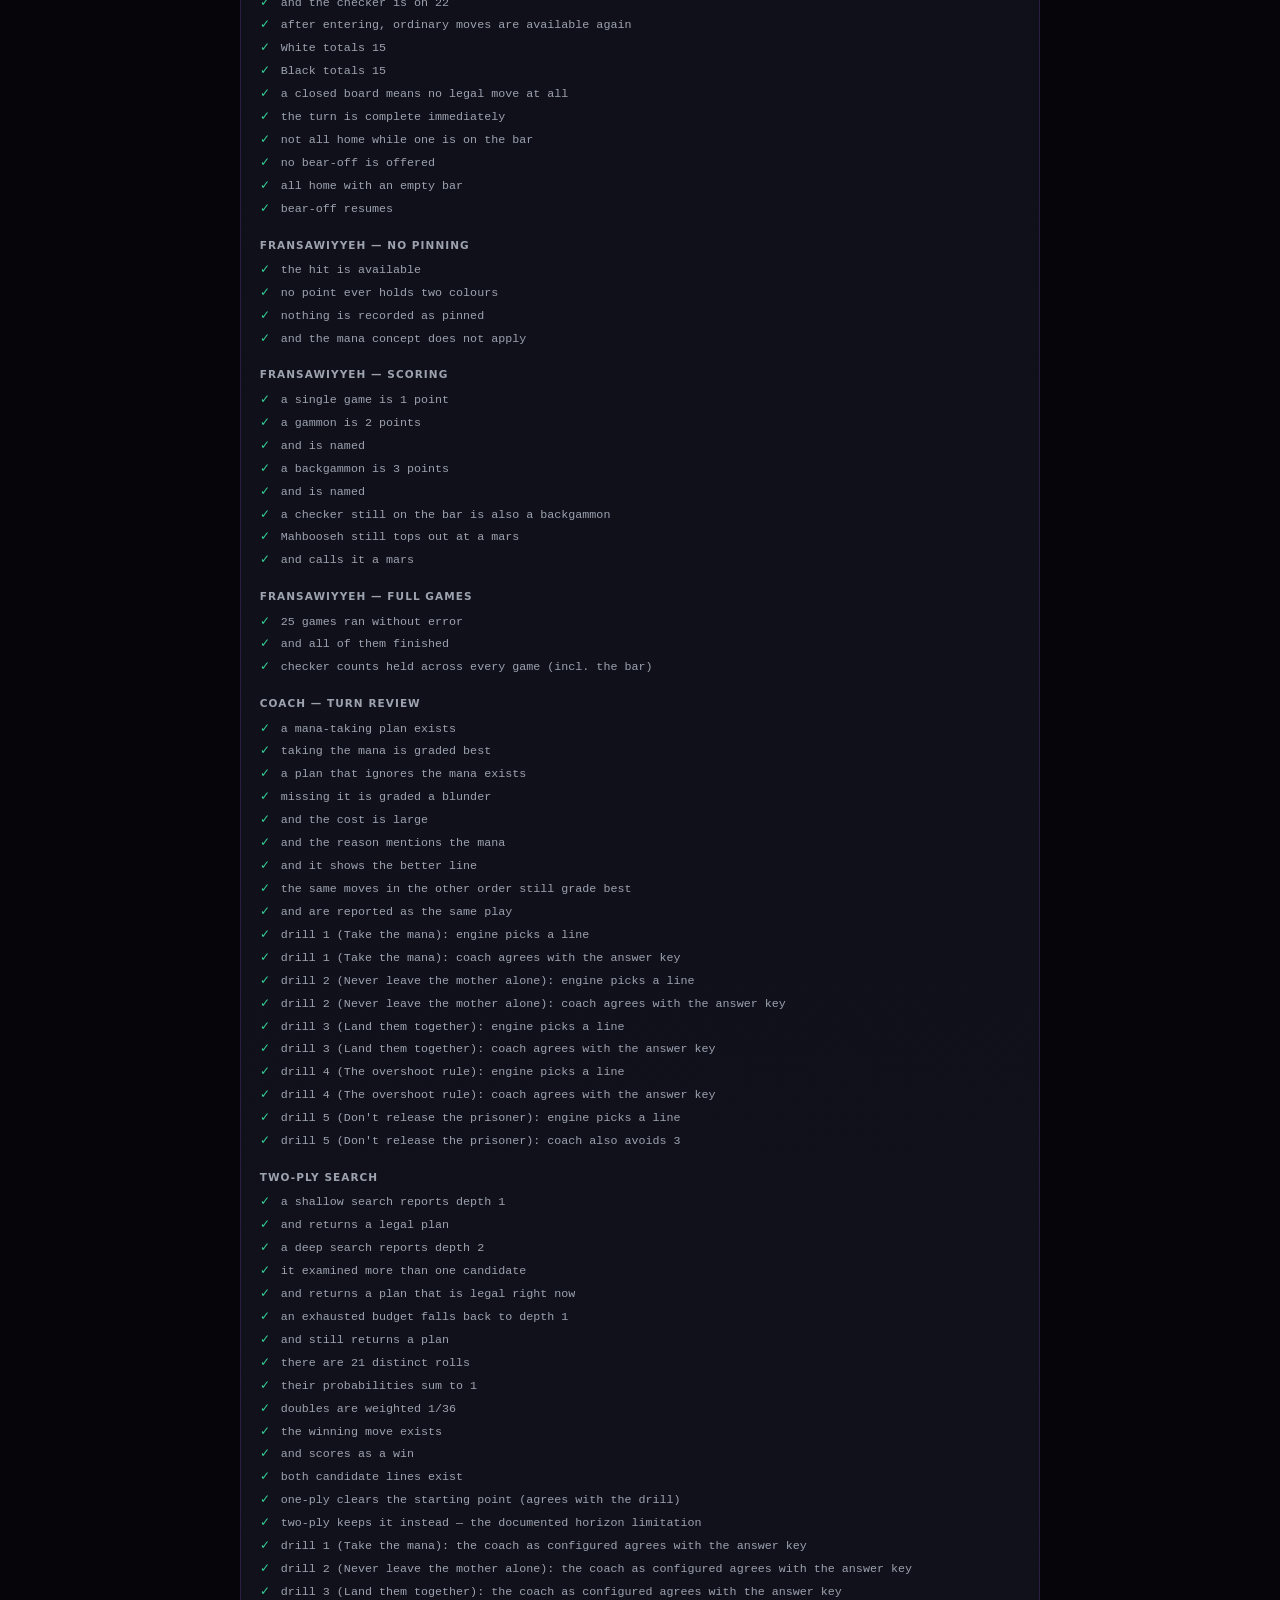
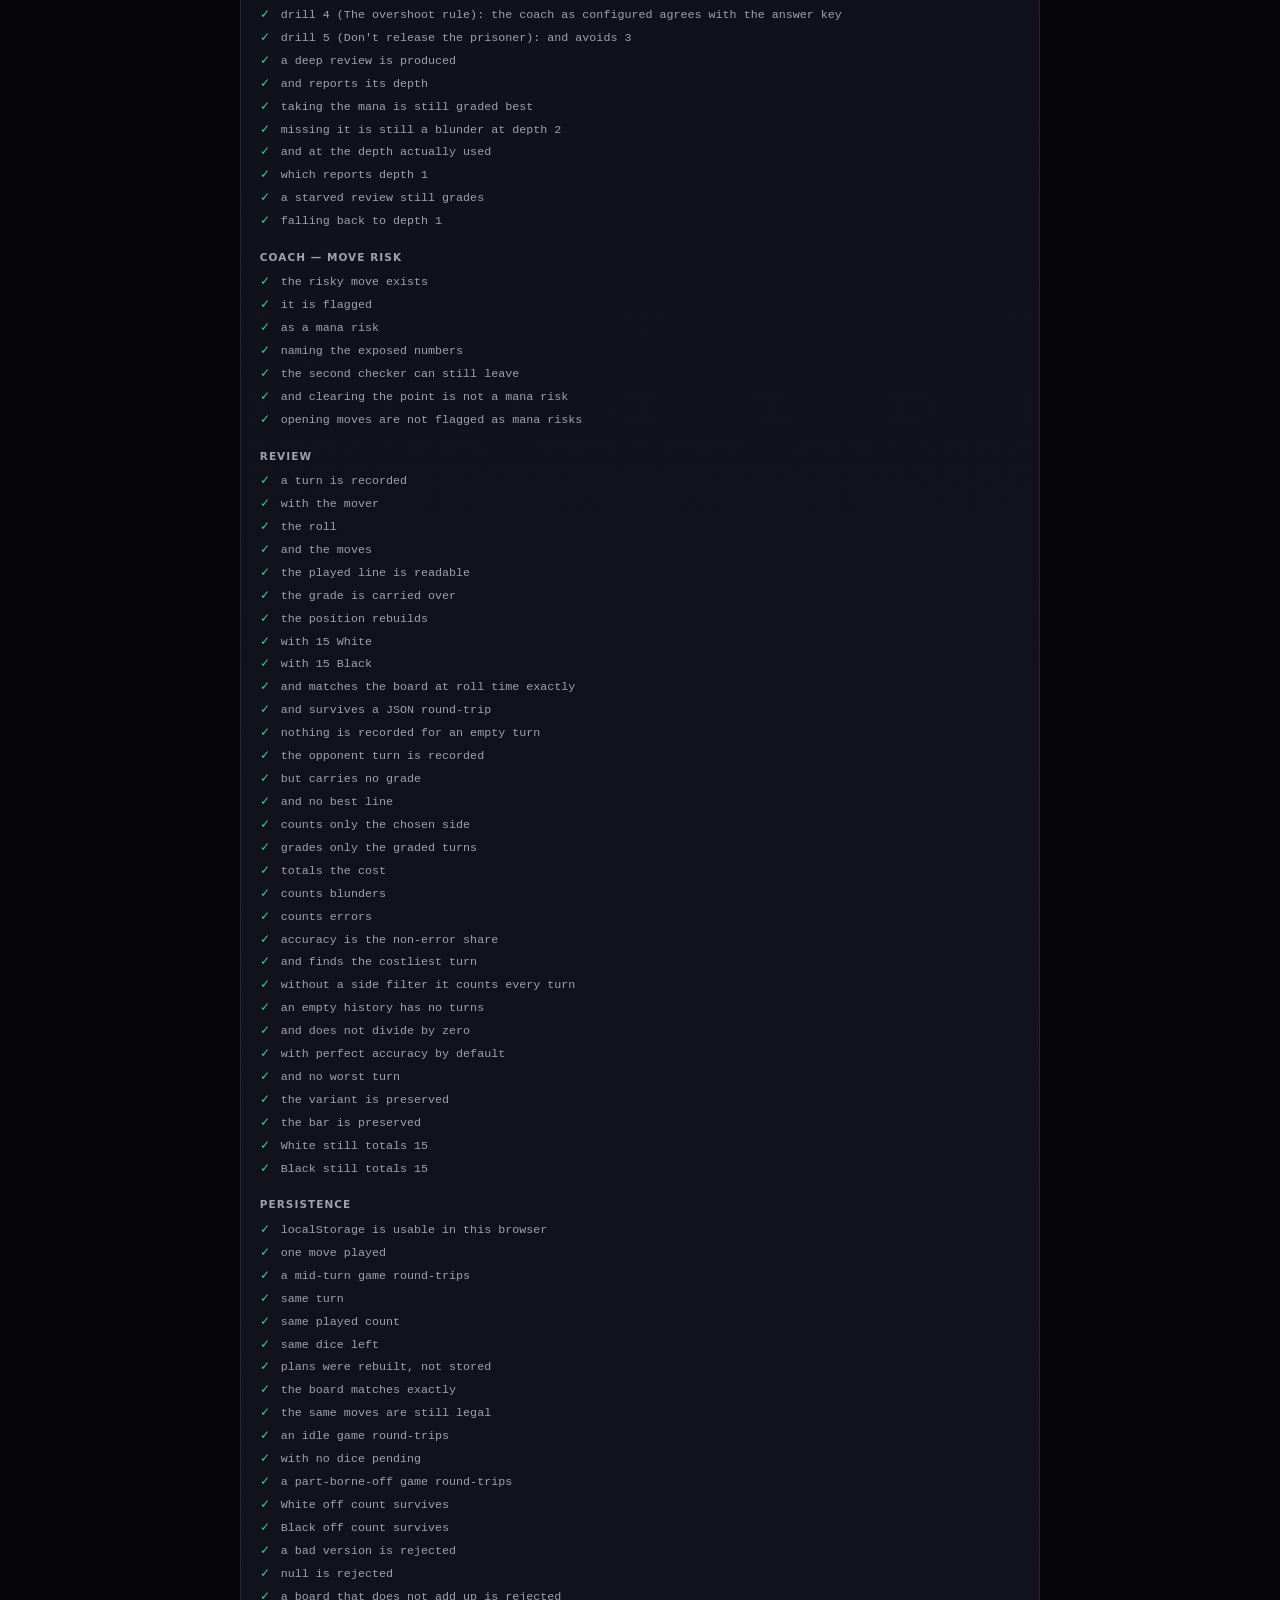
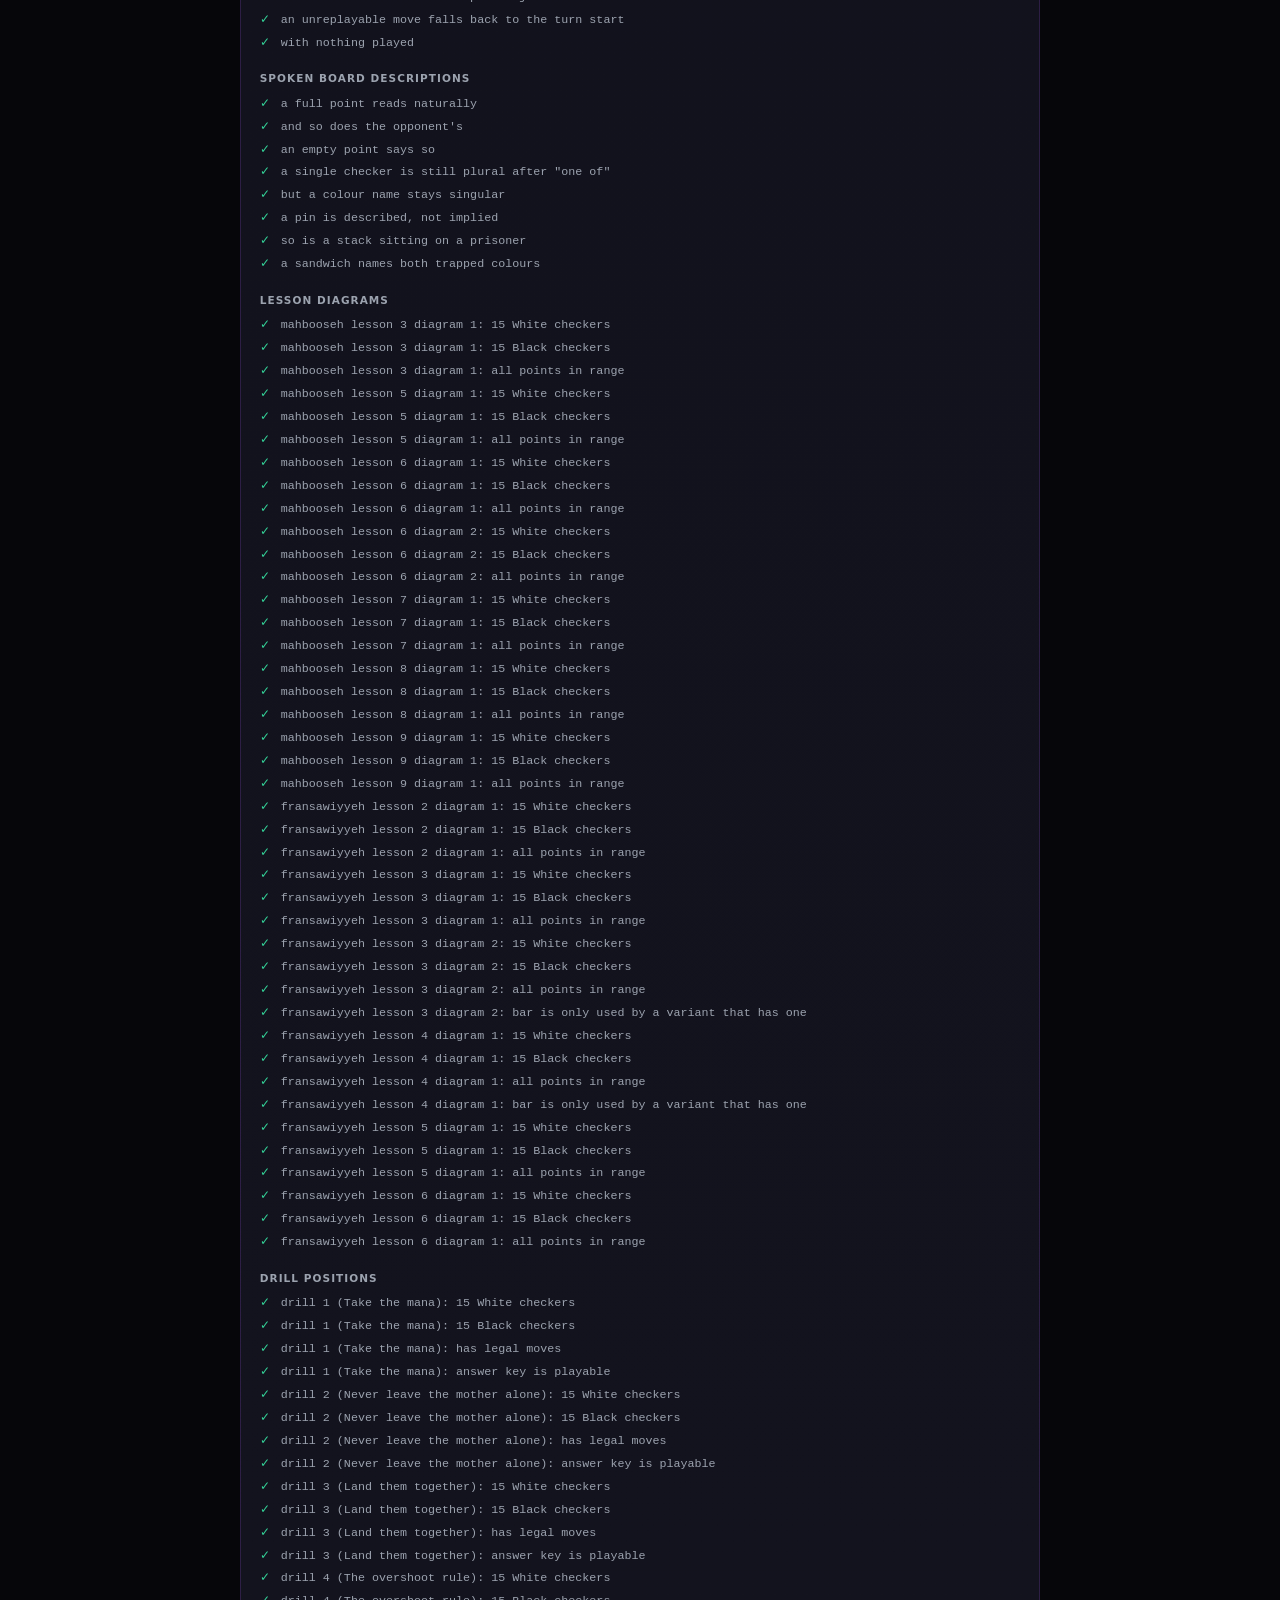
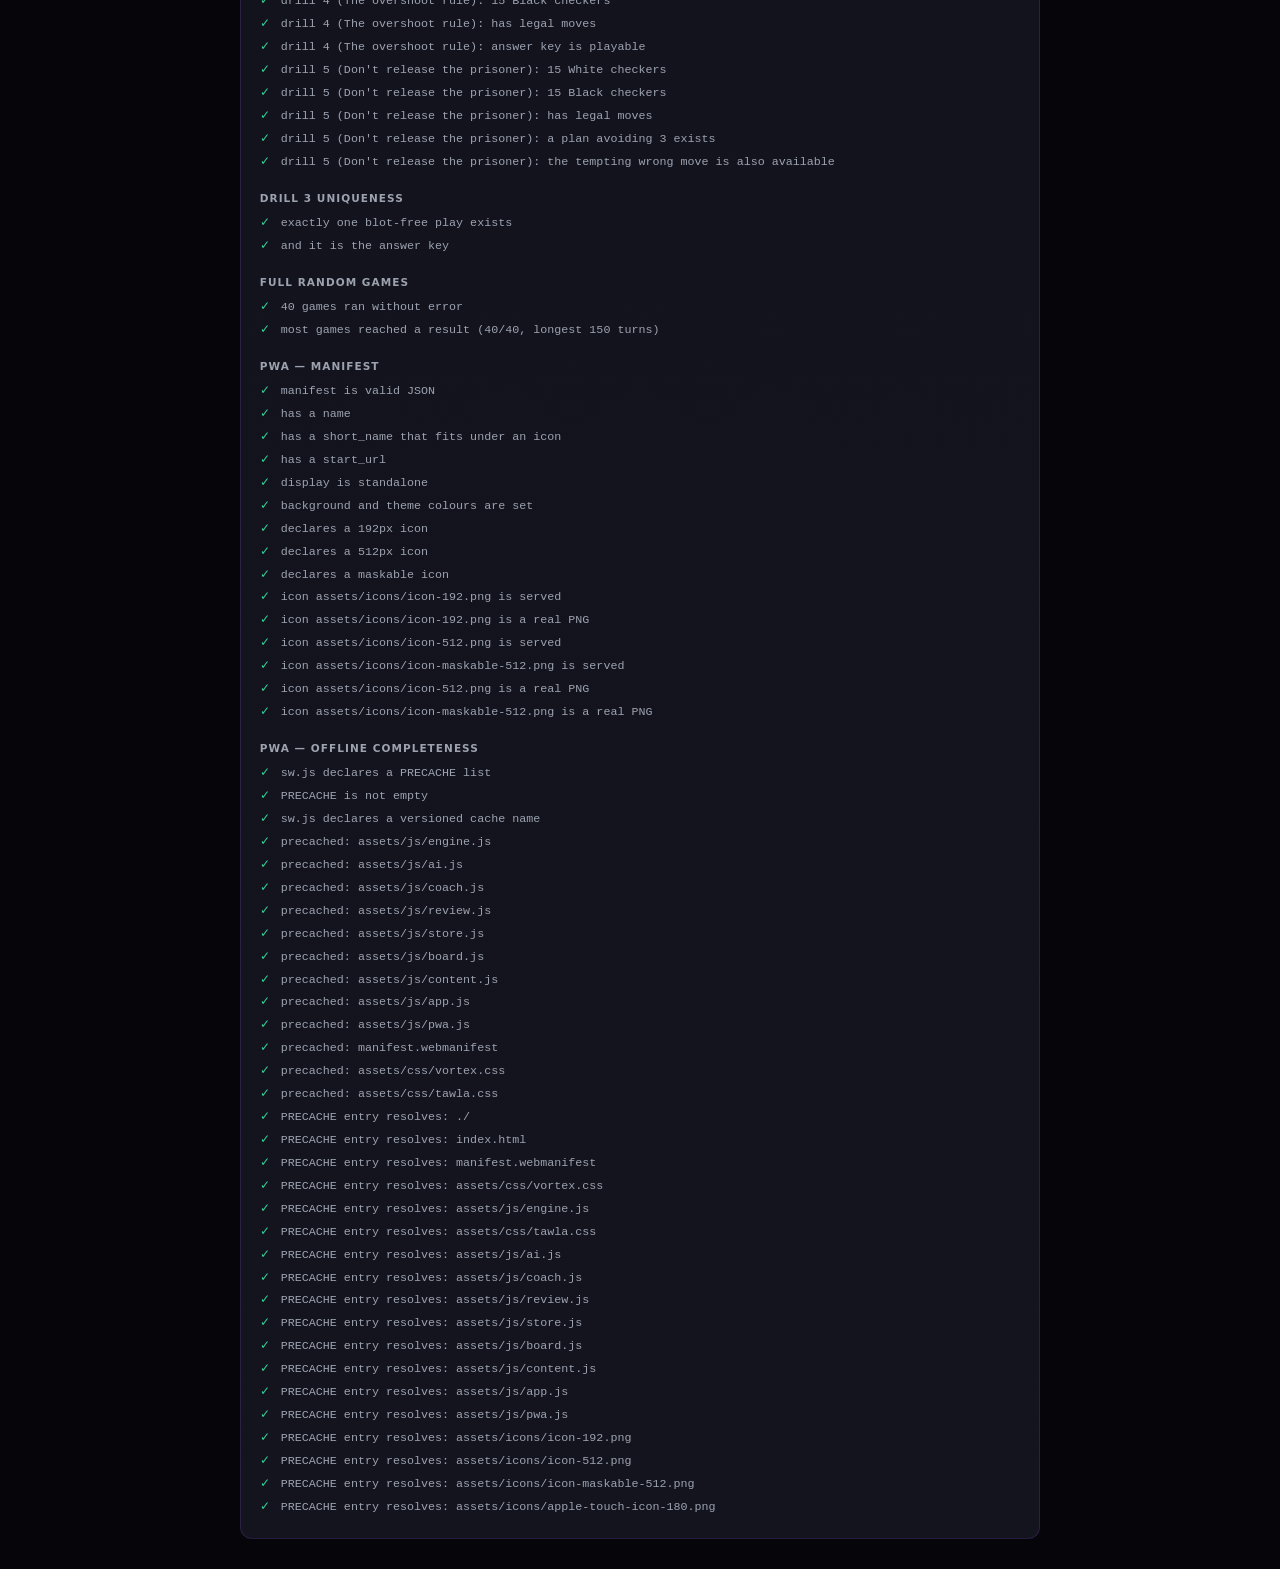
==== commit 455a9ea6: "Make the board readable and playable without sight or a mouse The board was a pile of divs whose who" ====
--- a/tests.html
+++ b/tests.html
@@ -32,6 +32,7 @@
 <script src="assets/js/coach.js"></script>
 <script src="assets/js/review.js"></script>
 <script src="assets/js/store.js"></script>
+<script src="assets/js/board.js"></script>
 <script src="assets/js/content.js"></script>
 <script src="assets/js/tests.js"></script>
 </body>
--- a/assets/css/vortex.css
+++ b/assets/css/vortex.css
@@ -14,7 +14,13 @@
   --border: rgba(168, 85, 247, 0.18);
   --border-strong: rgba(168, 85, 247, 0.45);
   --text: #e2e8f0;
-  --muted: #6b7280;
+  /* Deliberate deviation from the Portal palette, which uses #6b7280
+     here. That is 3.8:1 on our darkest surface and this variable is used
+     for real body text (labels, captions, stat keys), so it failed WCAG
+     AA. #7c8492 is the nearest value that clears 4.5:1 (it measures
+     4.85:1 on --surface-2). Keep the rest of the palette in sync with
+     the Portal; this one is intentionally lighter. */
+  --muted: #7c8492;
   --subtle: #9ca3af;
   --purple: #a855f7;
   --purple-glow: rgba(168, 85, 247, 0.45);
@@ -27,6 +33,54 @@
 }
 
 * { box-sizing: border-box; }
+
+/* ---- accessibility ---------------------------------------------- */
+
+/* Visible to screen readers, invisible on screen. Used for the live
+   region and for text that gives non-visual context. */
+.sr-only {
+  position: absolute;
+  width: 1px; height: 1px;
+  padding: 0; margin: -1px;
+  overflow: hidden;
+  clip: rect(0 0 0 0);
+  clip-path: inset(50%);
+  white-space: nowrap;
+  border: 0;
+}
+
+/* Same, but reveals itself on focus — for the skip link. */
+.sr-only-focusable:focus {
+  position: fixed;
+  top: .6rem; left: .6rem;
+  width: auto; height: auto;
+  margin: 0; padding: .6rem .9rem;
+  clip: auto; clip-path: none;
+  z-index: 100;
+  background: var(--surface);
+  border: 1px solid var(--border-strong);
+  border-radius: 8px;
+  color: var(--text);
+}
+
+/* The default focus ring is close to invisible on this background, and
+   every interactive surface here is dark. */
+:focus-visible {
+  outline: 2px solid var(--cyan);
+  outline-offset: 2px;
+  border-radius: 4px;
+}
+/* Keep the ring for keyboard users without boxing every mouse click. */
+:focus:not(:focus-visible) { outline: none; }
+
+@media (prefers-reduced-motion: reduce) {
+  *, *::before, *::after {
+    animation-duration: .001ms !important;
+    animation-iteration-count: 1 !important;
+    transition-duration: .001ms !important;
+    scroll-behavior: auto !important;
+  }
+}
 
 html, body {
   margin: 0; padding: 0;
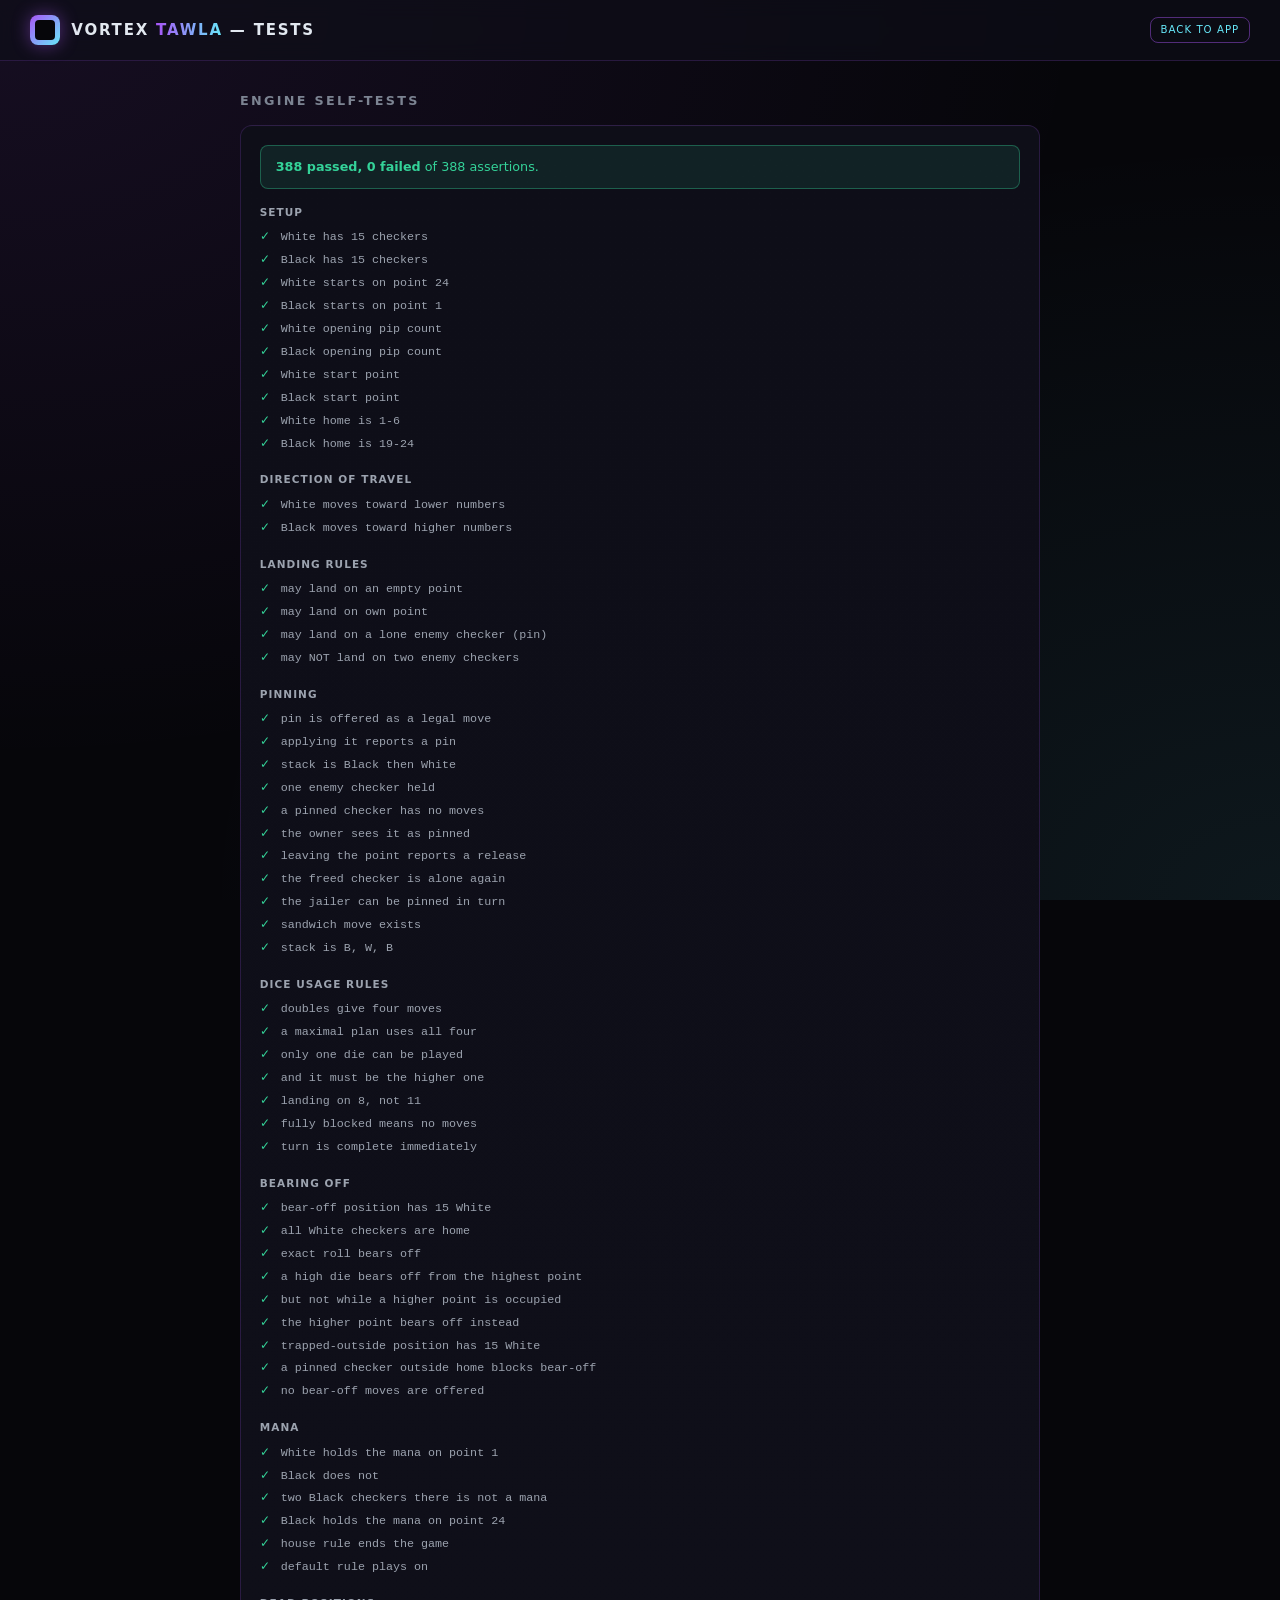
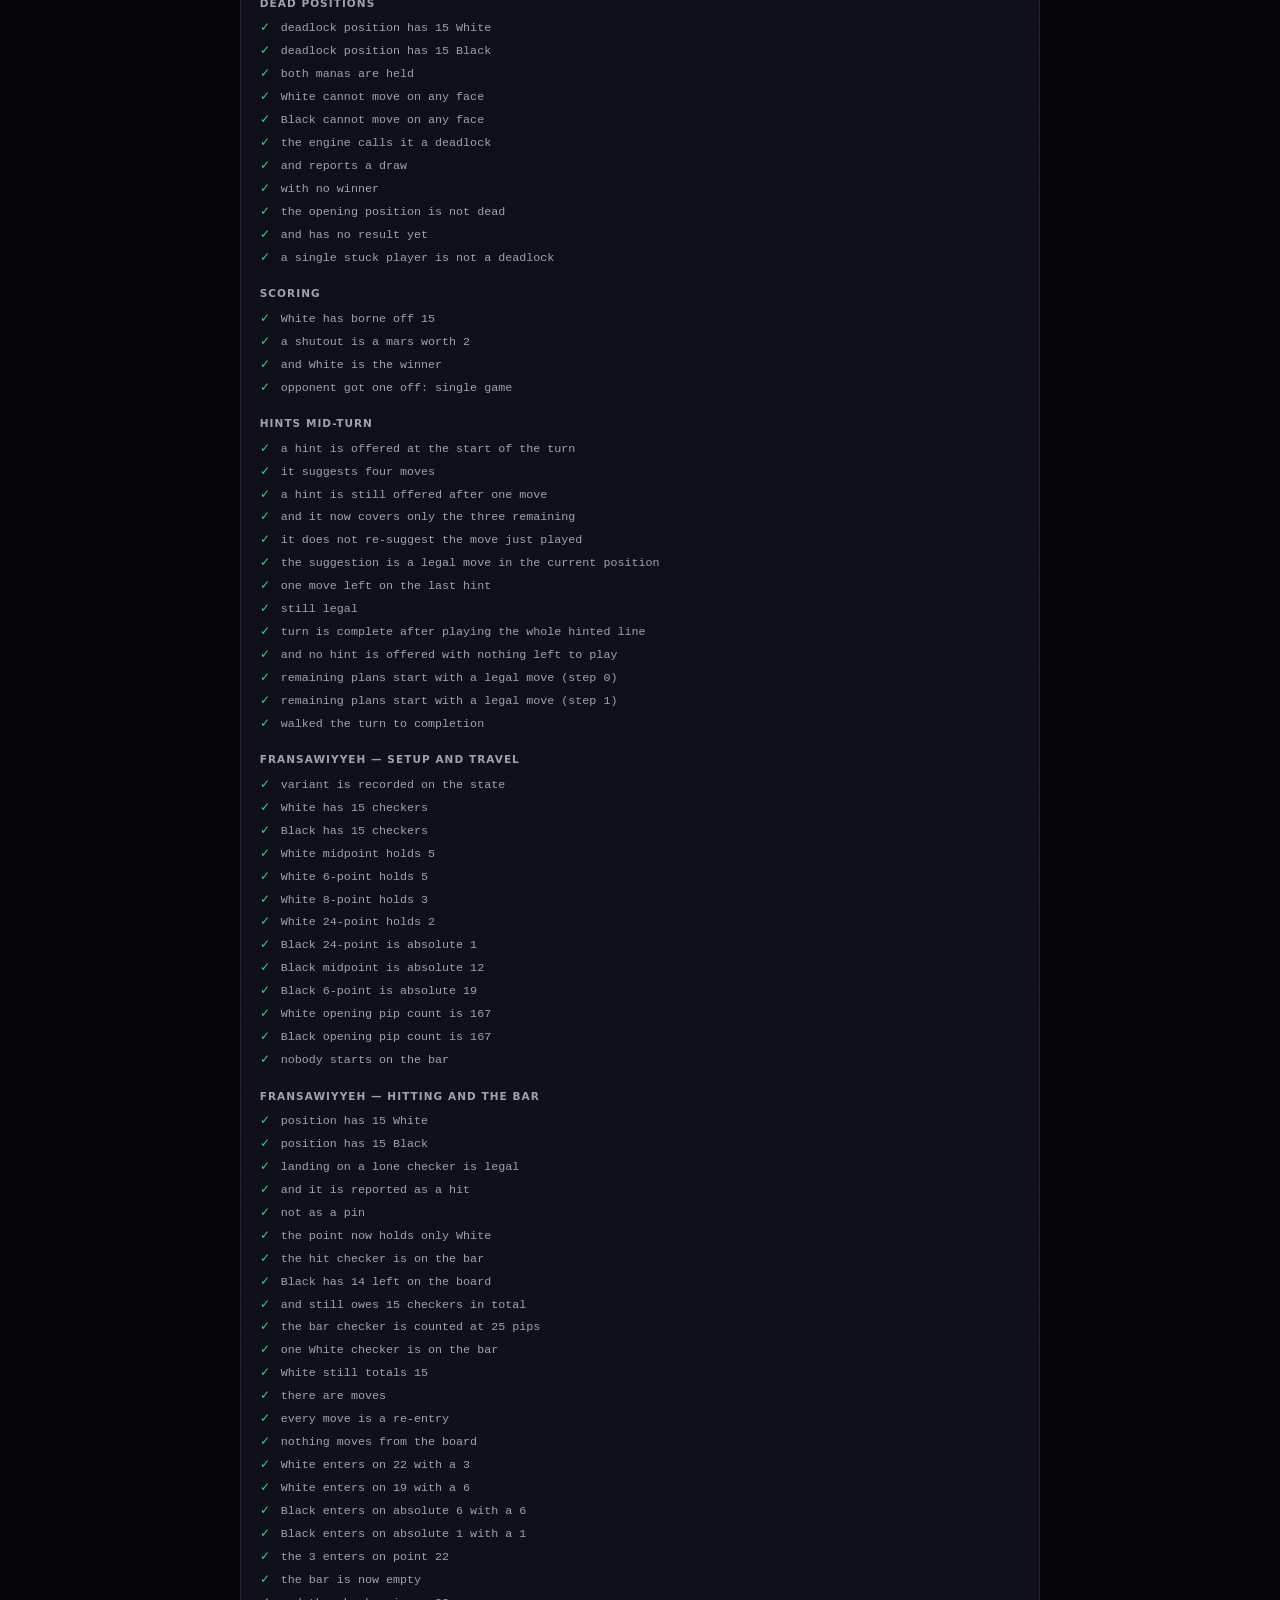
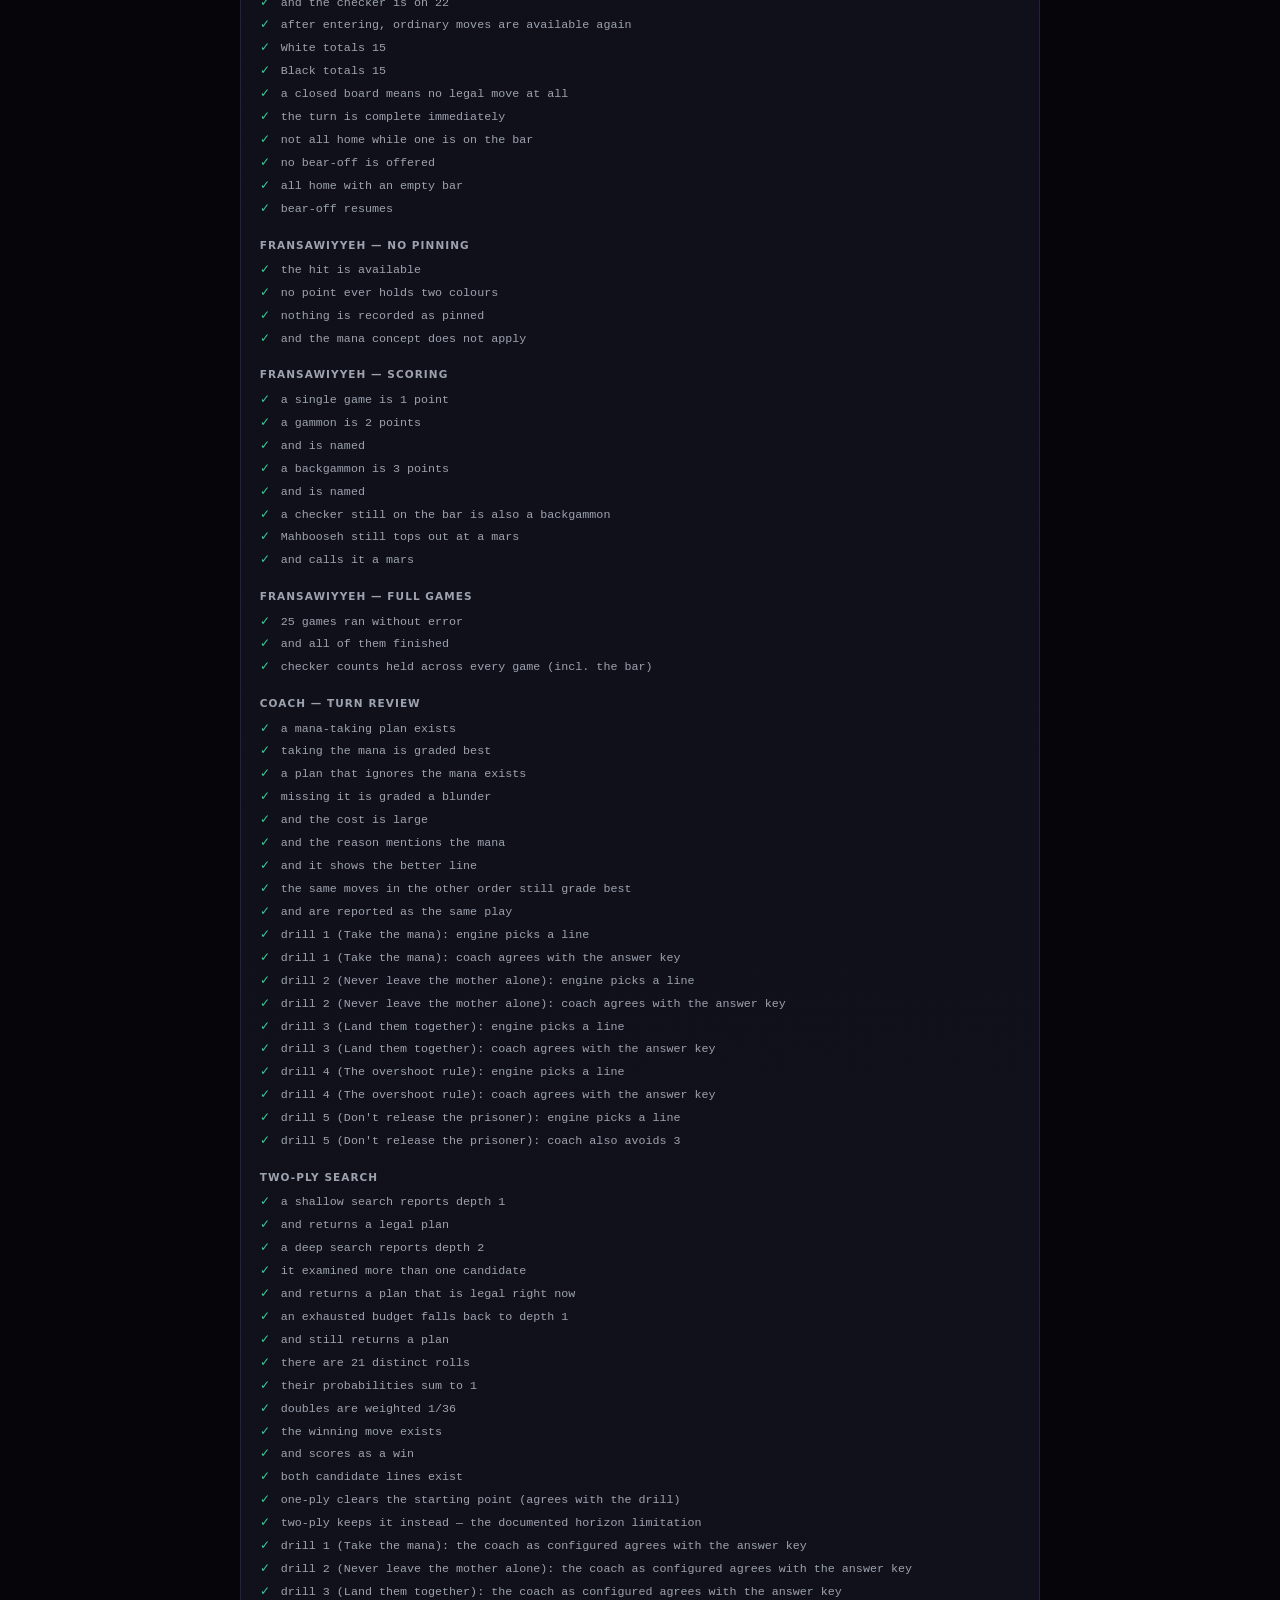
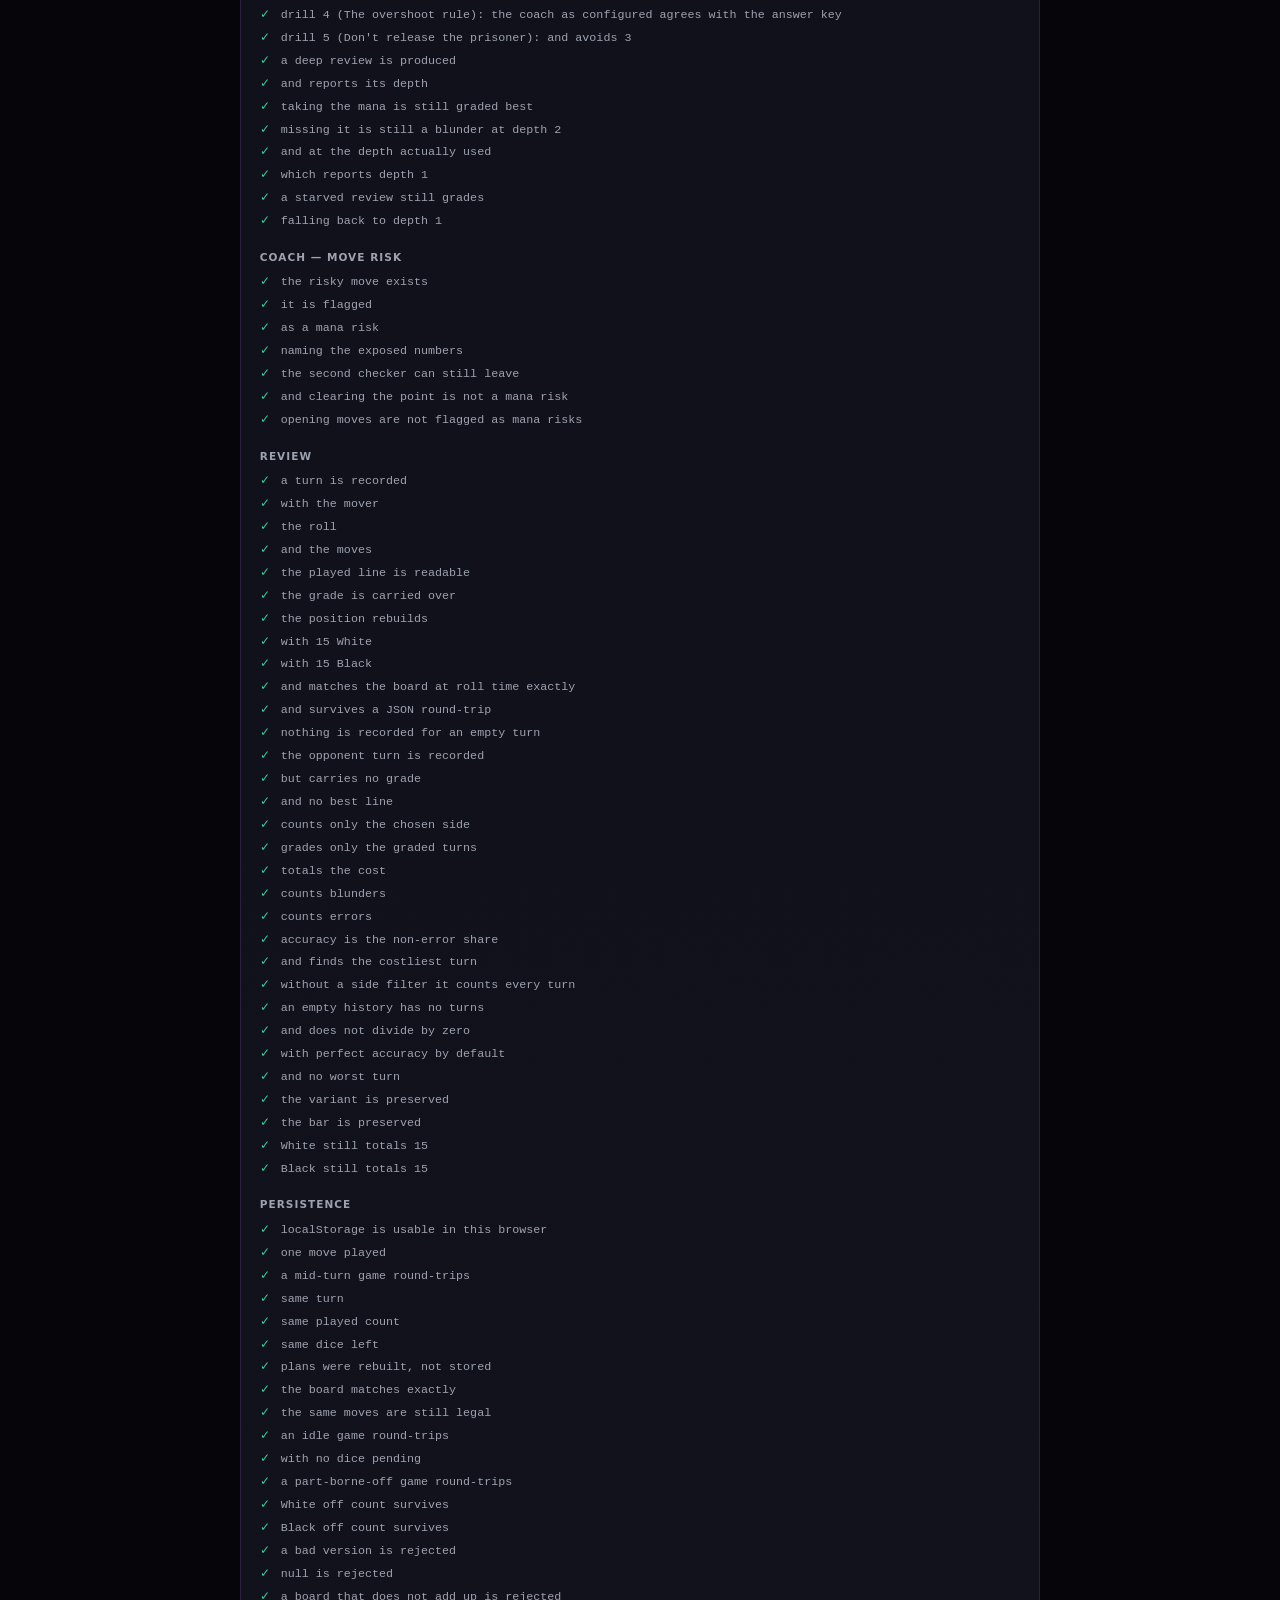
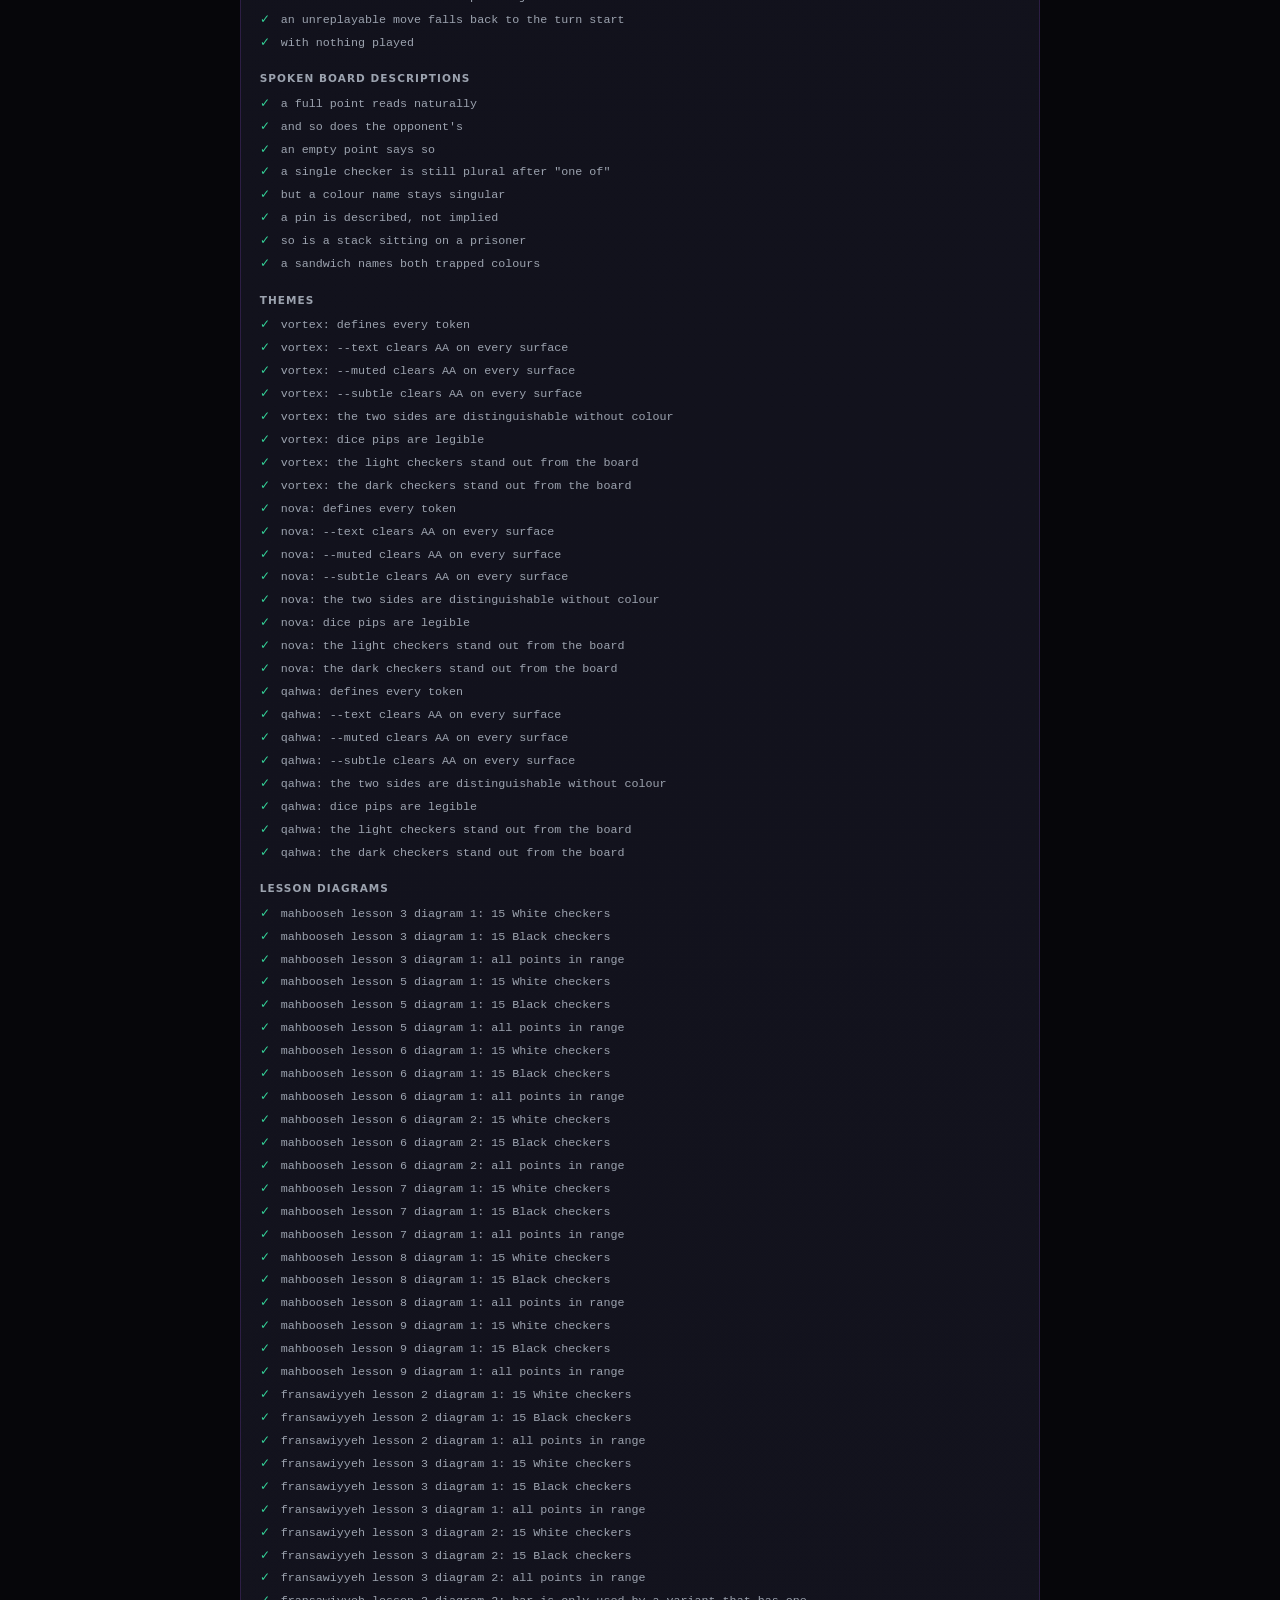
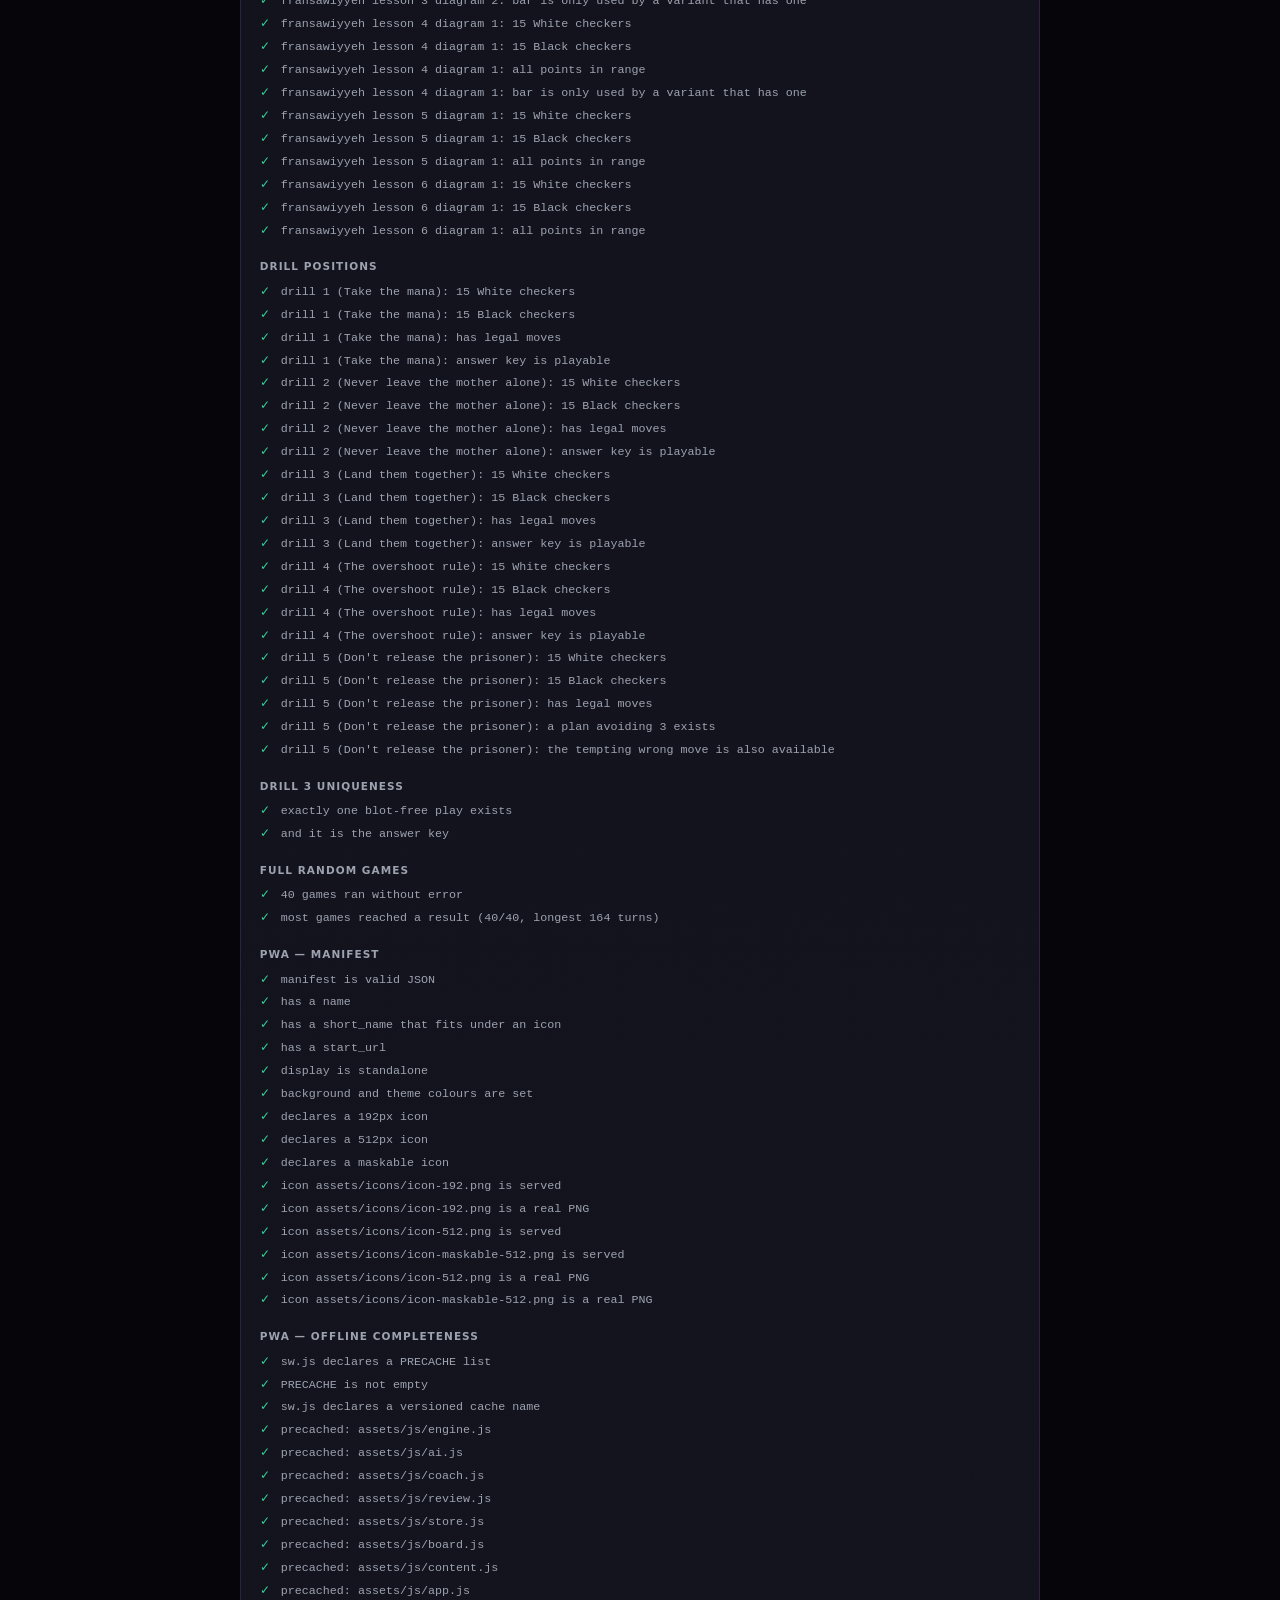
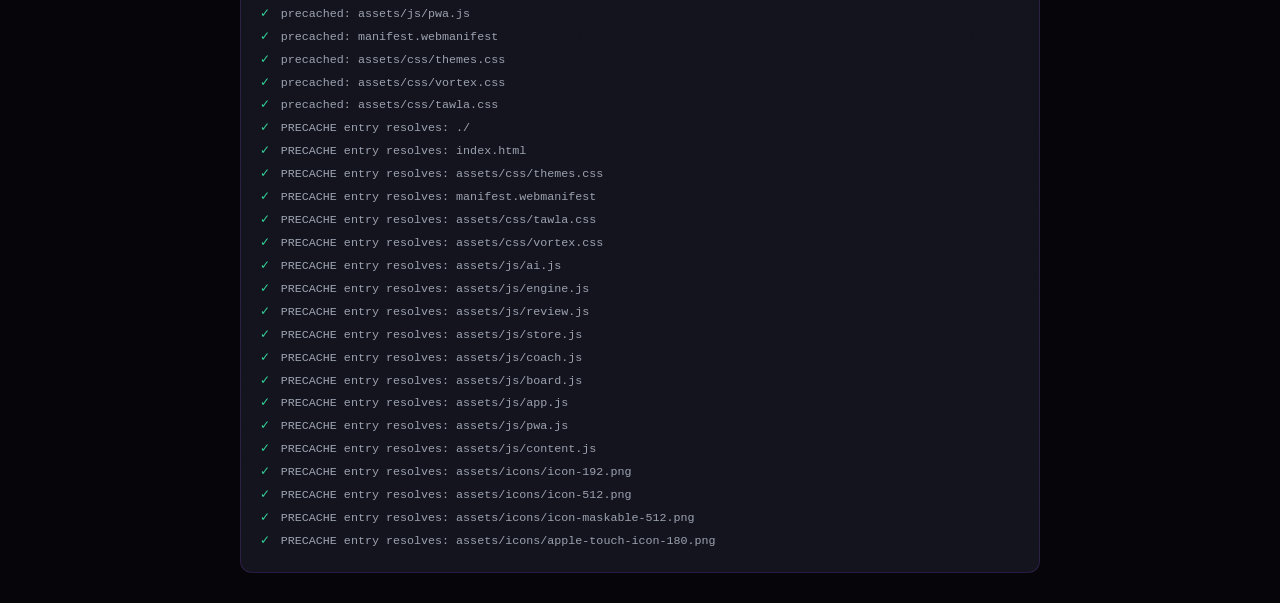
==== commit 62848ef3: "Add Nova and Qahwa themes; move every colour behind a token Keeps Vortex exactly as it was and adds " ====
--- a/tests.html
+++ b/tests.html
@@ -4,7 +4,9 @@
 <meta charset="utf-8">
 <meta name="viewport" content="width=device-width, initial-scale=1">
 <title>Vortex Tawla — engine tests</title>
+<link rel="stylesheet" href="assets/css/themes.css">
 <link rel="stylesheet" href="assets/css/vortex.css">
+<link rel="stylesheet" href="assets/css/tawla.css">
 <style>
   main { max-width: 860px; }
   .t { font-family: var(--mono); font-size: .78rem; padding: .18rem 0; color: var(--subtle); }
--- a/assets/css/themes.css
+++ b/assets/css/themes.css
@@ -0,0 +1,258 @@
+/* =====================================================================
+ * Vortex Tawla — themes
+ * ---------------------------------------------------------------------
+ * Every colour in the app comes from a token defined here. Nothing else
+ * hardcodes one, which is what lets a theme change the whole product —
+ * banner, background, board, checkers, dice — from a single attribute on
+ * <html data-theme="…">.
+ *
+ * Adding a theme means filling in this contract and nothing else:
+ *
+ *   ground      --bg --halo-1 --halo-2 --surface --surface-2 --glass
+ *   ink         --text --muted --subtle
+ *   line        --border --border-strong
+ *   accents     --accent(-glow -wash -tint) --accent-2(-glow -wash)
+ *   brand       --brand-1 --brand-2 --logo-core
+ *   status      --danger --success --warning
+ *   board       --board-1 --board-2 --board-edge --board-inner
+ *               --pt-a --pt-b --bar-1 --bar-2 --tray-bg
+ *   board state --pt-movable --pt-selected --pt-target --pt-target-pin
+ *               --pt-risk-blot --pt-risk-mana --pt-hint-src --pt-hint-dst
+ *   checkers    --chk-w(-hi -lo -rim) --chk-b(-hi -lo -rim) --chk-b-inset
+ *   dice        --die-1 --die-2 --die-pip --die-glow
+ *   focus       --focus-ring
+ *
+ * --muted is body text (labels, captions, stat keys), so every theme's
+ * value has to clear WCAG AA 4.5:1 against --surface-2. tests.html
+ * measures it rather than trusting the eye.
+ * ===================================================================== */
+
+/* ---------------------------------------------------------------------
+ * VORTEX — the original. Black ground, purple and cyan, neon glow.
+ * Palette ported from VortexPortal's hub/templates.py.
+ * ------------------------------------------------------------------- */
+:root,
+:root[data-theme="vortex"] {
+  --bg:            #06060a;
+  --halo-1:        rgba(168, 85, 247, 0.10);
+  --halo-2:        rgba(103, 232, 249, 0.08);
+  --surface:       #0e0e18;
+  --surface-2:     #14141f;
+  --glass:         rgba(14, 14, 24, 0.72);
+
+  --text:          #e2e8f0;
+  --muted:         #7c8492;
+  --subtle:        #9ca3af;
+
+  --border:        rgba(168, 85, 247, 0.18);
+  --border-strong: rgba(168, 85, 247, 0.45);
+
+  --accent:        #a855f7;
+  --accent-glow:   rgba(168, 85, 247, 0.45);
+  --accent-wash:   rgba(168, 85, 247, 0.10);
+  --accent-tint:   rgba(168, 85, 247, 0.22);
+  --accent-2:      #67e8f9;
+  --accent-2-glow: rgba(103, 232, 249, 0.40);
+  --accent-2-wash: rgba(103, 232, 249, 0.10);
+
+  --brand-1:       var(--accent);
+  --brand-2:       var(--accent-2);
+  --logo-core:     var(--bg);
+
+  --danger:        #ef4444;
+  --success:       #34d399;
+  --warning:       #fbbf24;
+
+  --board-1:       #0b0b14;
+  --board-2:       #10101c;
+  --board-edge:    var(--border-strong);
+  --board-inner:   rgba(168, 85, 247, 0.05);
+  --board-shadow:  rgba(0, 0, 0, 0.55);
+  --pt-a:          rgba(168, 85, 247, 0.13);
+  --pt-b:          rgba(103, 232, 249, 0.09);
+  --bar-1:         rgba(168, 85, 247, 0.10);
+  --bar-2:         rgba(103, 232, 249, 0.08);
+  --tray-bg:       rgba(0, 0, 0, 0.35);
+
+  --pt-movable:    rgba(168, 85, 247, 0.22);
+  --pt-selected:   rgba(168, 85, 247, 0.34);
+  --pt-target:     rgba(52, 211, 153, 0.26);
+  --pt-target-pin: rgba(251, 191, 36, 0.30);
+  --pt-risk-blot:  rgba(251, 191, 36, 0.20);
+  --pt-risk-mana:  rgba(239, 68, 68, 0.34);
+  --pt-hint-src:   rgba(103, 232, 249, 0.28);
+  --pt-hint-dst:   rgba(103, 232, 249, 0.20);
+
+  --chk-w:         #a855f7;
+  --chk-w-hi:      #c98bff;
+  --chk-w-lo:      #7326b8;
+  --chk-w-rim:     #d8b4fe;
+  --chk-b:         #67e8f9;
+  --chk-b-hi:      #b9f6ff;
+  --chk-b-lo:      #17869c;
+  --chk-b-rim:     #cffafe;
+  --chk-b-inset:   rgba(6, 6, 10, 0.55);
+
+  --die-1:         #f5f3ff;
+  --die-2:         #d8cfe8;
+  --die-pip:       #14141f;
+  --die-glow:      var(--accent-glow);
+
+  --focus-ring:    var(--accent-2);
+}
+
+/* ---------------------------------------------------------------------
+ * NOVA — brushed silver under glass, lit from the front. The only light
+ * theme, so the ink inverts: dark text on a bright ground. Borders are
+ * a cold electric blue with a soft outward bloom, and the checkers drop
+ * colour entirely for graphite and near-black.
+ * ------------------------------------------------------------------- */
+:root[data-theme="nova"] {
+  --bg:            #dfe4ec;
+  --halo-1:        rgba(255, 255, 255, 0.85);
+  --halo-2:        rgba(120, 180, 255, 0.22);
+  --surface:       #f2f5f9;
+  --surface-2:     #e6ebf2;
+  --glass:         rgba(246, 249, 253, 0.72);
+
+  --text:          #131722;
+  --muted:         #4d5768;
+  --subtle:        #333c4b;
+
+  --border:        rgba(60, 140, 235, 0.30);
+  --border-strong: rgba(60, 140, 235, 0.62);
+
+  --accent:        #2f7fd8;
+  --accent-glow:   rgba(80, 165, 255, 0.55);
+  --accent-wash:   rgba(80, 165, 255, 0.14);
+  --accent-tint:   rgba(80, 165, 255, 0.26);
+  --accent-2:      #1d6fbe;
+  --accent-2-glow: rgba(120, 195, 255, 0.55);
+  --accent-2-wash: rgba(120, 195, 255, 0.16);
+
+  --brand-1:       #8fa3bd;
+  --brand-2:       #4da3ff;
+  --logo-core:     #eef2f7;
+
+  --danger:        #c02626;
+  --success:       #10714d;
+  --warning:       #8a5a00;
+
+  /* Glass: a pale silver sheet, edge-lit rather than filled. */
+  --board-1:       #eaeef4;
+  --board-2:       #dde3ec;
+  --board-edge:    rgba(60, 140, 235, 0.55);
+  --board-inner:   rgba(255, 255, 255, 0.75);
+  --board-shadow:  rgba(70, 100, 140, 0.28);
+  --pt-a:          rgba(126, 145, 170, 0.30);
+  --pt-b:          rgba(96, 160, 225, 0.20);
+  --bar-1:         rgba(255, 255, 255, 0.65);
+  --bar-2:         rgba(120, 180, 255, 0.20);
+  --tray-bg:       rgba(255, 255, 255, 0.55);
+
+  --pt-movable:    rgba(80, 165, 255, 0.34);
+  --pt-selected:   rgba(47, 127, 216, 0.48);
+  --pt-target:     rgba(16, 145, 100, 0.34);
+  --pt-target-pin: rgba(200, 130, 0, 0.36);
+  --pt-risk-blot:  rgba(200, 130, 0, 0.26);
+  --pt-risk-mana:  rgba(192, 38, 38, 0.34);
+  --pt-hint-src:   rgba(47, 127, 216, 0.34);
+  --pt-hint-dst:   rgba(47, 127, 216, 0.24);
+
+  /* Graphite and near-black, per the brief. */
+  --chk-w:         #aeb6c2;
+  --chk-w-hi:      #eef1f6;
+  --chk-w-lo:      #6f7887;
+  --chk-w-rim:     #5b6676;   /* dark outline: the fill is nearly the
+                                 board's own colour, so the rim is what
+                                 makes the checker findable (5.0:1) */
+  --chk-b:         #2b2f38;
+  --chk-b-hi:      #5c6472;
+  --chk-b-lo:      #0d0f14;
+  --chk-b-rim:     #767e8c;
+  --chk-b-inset:   rgba(235, 240, 248, 0.40);
+
+  --die-1:         #ffffff;
+  --die-2:         #ccd5e2;
+  --die-pip:       #10131a;
+  --die-glow:      rgba(80, 165, 255, 0.45);
+
+  --focus-ring:    #1a5fb4;
+}
+
+/* ---------------------------------------------------------------------
+ * QAHWA — the coffeehouse table. قهوة. Walnut frame, inlaid points in
+ * two woods, bone and dark-wood checkers, brass fittings. What a real
+ * tawla actually looks like in Beirut, Damascus or Amman.
+ * ------------------------------------------------------------------- */
+:root[data-theme="qahwa"] {
+  --bg:            #1b120a;
+  --halo-1:        rgba(198, 142, 62, 0.12);
+  --halo-2:        rgba(90, 46, 20, 0.35);
+  --surface:       #2a1c11;
+  --surface-2:     #332315;
+  --glass:         rgba(42, 28, 17, 0.80);
+
+  --text:          #f4e7d2;
+  --muted:         #b79a76;
+  --subtle:        #d8c3a2;
+
+  --border:        rgba(198, 142, 62, 0.28);
+  --border-strong: rgba(214, 168, 92, 0.60);
+
+  --accent:        #d1a24c;
+  --accent-glow:   rgba(209, 162, 76, 0.40);
+  --accent-wash:   rgba(209, 162, 76, 0.12);
+  --accent-tint:   rgba(209, 162, 76, 0.24);
+  --accent-2:      #62a88b;
+  --accent-2-glow: rgba(98, 168, 139, 0.38);
+  --accent-2-wash: rgba(98, 168, 139, 0.12);
+
+  --brand-1:       #d1a24c;
+  --brand-2:       #8c5a2b;
+  --logo-core:     var(--bg);
+
+  --danger:        #d4674a;
+  --success:       #7fbf92;
+  --warning:       #e8b552;
+
+  /* Two woods, as an inlaid board would be. */
+  --board-1:       #3b2716;
+  --board-2:       #2a1b0f;
+  --board-edge:    rgba(214, 168, 92, 0.55);
+  --board-inner:   rgba(0, 0, 0, 0.30);
+  --board-shadow:  rgba(0, 0, 0, 0.60);
+  --pt-a:          rgba(226, 190, 132, 0.30);
+  --pt-b:          rgba(120, 62, 30, 0.55);
+  --bar-1:         rgba(140, 90, 43, 0.45);
+  --bar-2:         rgba(90, 55, 26, 0.55);
+  --tray-bg:       rgba(0, 0, 0, 0.35);
+
+  --pt-movable:    rgba(209, 162, 76, 0.30);
+  --pt-selected:   rgba(209, 162, 76, 0.48);
+  --pt-target:     rgba(98, 168, 139, 0.34);
+  --pt-target-pin: rgba(232, 181, 82, 0.38);
+  --pt-risk-blot:  rgba(232, 181, 82, 0.24);
+  --pt-risk-mana:  rgba(212, 103, 74, 0.40);
+  --pt-hint-src:   rgba(98, 168, 139, 0.32);
+  --pt-hint-dst:   rgba(98, 168, 139, 0.22);
+
+  /* Bone and dark walnut. */
+  --chk-w:         #e6d5b4;
+  --chk-w-hi:      #fbf3e2;
+  --chk-w-lo:      #a98f66;
+  --chk-w-rim:     #fffaf0;
+  --chk-b:         #4a2e18;
+  --chk-b-hi:      #7d5230;
+  --chk-b-lo:      #23140a;
+  --chk-b-rim:     #b8875a;   /* 4.5:1 against the board; the fill
+                                 alone is 1.1:1, as real wood would be */
+  --chk-b-inset:   rgba(240, 224, 196, 0.34);
+
+  --die-1:         #f7ecd6;
+  --die-2:         #d9c3a0;
+  --die-pip:       #2a1b0f;
+  --die-glow:      rgba(209, 162, 76, 0.40);
+
+  --focus-ring:    #f0c874;
+}
--- a/assets/css/vortex.css
+++ b/assets/css/vortex.css
@@ -8,27 +8,6 @@
  * ===================================================================== */
 
 :root {
-  --bg: #06060a;
-  --surface: #0e0e18;
-  --surface-2: #14141f;
-  --border: rgba(168, 85, 247, 0.18);
-  --border-strong: rgba(168, 85, 247, 0.45);
-  --text: #e2e8f0;
-  /* Deliberate deviation from the Portal palette, which uses #6b7280
-     here. That is 3.8:1 on our darkest surface and this variable is used
-     for real body text (labels, captions, stat keys), so it failed WCAG
-     AA. #7c8492 is the nearest value that clears 4.5:1 (it measures
-     4.85:1 on --surface-2). Keep the rest of the palette in sync with
-     the Portal; this one is intentionally lighter. */
-  --muted: #7c8492;
-  --subtle: #9ca3af;
-  --purple: #a855f7;
-  --purple-glow: rgba(168, 85, 247, 0.45);
-  --cyan: #67e8f9;
-  --cyan-glow: rgba(103, 232, 249, 0.40);
-  --danger: #ef4444;
-  --success: #34d399;
-  --warning: #fbbf24;
   --mono: ui-monospace, "SF Mono", Menlo, Consolas, monospace;
 }
 
@@ -66,7 +45,7 @@
 /* The default focus ring is close to invisible on this background, and
    every interactive surface here is dark. */
 :focus-visible {
-  outline: 2px solid var(--cyan);
+  outline: 2px solid var(--focus-ring);
   outline-offset: 2px;
   border-radius: 4px;
 }
@@ -94,13 +73,13 @@
 
 body {
   background:
-    radial-gradient(ellipse at top left, rgba(168,85,247,0.10), transparent 60%),
-    radial-gradient(ellipse at bottom right, rgba(103,232,249,0.08), transparent 60%),
+    radial-gradient(ellipse at top left, var(--halo-1), transparent 60%),
+    radial-gradient(ellipse at bottom right, var(--halo-2), transparent 60%),
     var(--bg);
   background-attachment: fixed;
 }
 
-a { color: var(--cyan); text-decoration: none; }
+a { color: var(--accent-2); text-decoration: none; }
 a:hover { text-decoration: underline; }
 
 /* ---- topbar ---------------------------------------------------- */
@@ -109,7 +88,7 @@
   display: flex; align-items: center; justify-content: space-between;
   padding: 1rem 2rem;
   border-bottom: 1px solid var(--border);
-  background: rgba(14, 14, 24, 0.72);
+  background: var(--glass);
   backdrop-filter: blur(10px);
   -webkit-backdrop-filter: blur(10px);
   position: sticky; top: 0; z-index: 10;
@@ -117,16 +96,16 @@
 .brand { display: flex; align-items: center; gap: 0.75rem; }
 .brand .logo {
   width: 30px; height: 30px;
-  background: linear-gradient(135deg, var(--purple), var(--cyan));
+  background: linear-gradient(135deg, var(--brand-1), var(--brand-2));
   border-radius: 8px;
-  box-shadow: 0 0 18px var(--purple-glow);
+  box-shadow: 0 0 18px var(--accent-glow);
   position: relative;
   flex: none;
 }
 .brand .logo::after {
   content: '';
   position: absolute; inset: 5px;
-  background: var(--bg);
+  background: var(--logo-core);
   border-radius: 4px;
 }
 .brand h1 {
@@ -135,7 +114,7 @@
   letter-spacing: 0.12em; text-transform: uppercase;
 }
 .accent {
-  background: linear-gradient(90deg, var(--purple), var(--cyan));
+  background: linear-gradient(90deg, var(--brand-1), var(--brand-2));
   -webkit-background-clip: text; background-clip: text; color: transparent;
 }
 
@@ -149,7 +128,7 @@
   transition: color .2s, border-color .2s;
 }
 nav button.navlink:hover { color: var(--text); }
-nav button.navlink.active { color: var(--cyan); border-bottom-color: var(--cyan); }
+nav button.navlink.active { color: var(--accent-2); border-bottom-color: var(--accent-2); }
 
 .hamburger {
   display: none; flex-direction: column; gap: 4px;
@@ -194,10 +173,10 @@
   font-size: 0.65rem; text-transform: uppercase; letter-spacing: 0.12em;
   border: 1px solid transparent; white-space: nowrap;
 }
-.badge.ok      { color: var(--success); border-color: rgba(52,211,153,.3);  background: rgba(52,211,153,.07); }
-.badge.warn    { color: var(--warning); border-color: rgba(251,191,36,.3);  background: rgba(251,191,36,.07); }
-.badge.bad     { color: var(--danger);  border-color: rgba(239,68,68,.3);   background: rgba(239,68,68,.07); }
-.badge.neutral { color: var(--muted);   border-color: rgba(107,114,128,.3); background: rgba(107,114,128,.07); }
+.badge.ok      { color: var(--success); border-color: color-mix(in srgb, var(--success) 35%, transparent);  background: color-mix(in srgb, var(--success) 10%, transparent); }
+.badge.warn    { color: var(--warning); border-color: color-mix(in srgb, var(--warning) 35%, transparent);  background: color-mix(in srgb, var(--warning) 10%, transparent); }
+.badge.bad     { color: var(--danger);  border-color: color-mix(in srgb, var(--danger) 35%, transparent);   background: color-mix(in srgb, var(--danger) 10%, transparent); }
+.badge.neutral { color: var(--muted);   border-color: color-mix(in srgb, var(--muted) 35%, transparent); background: color-mix(in srgb, var(--muted) 10%, transparent); }
 
 /* ---- controls -------------------------------------------------- */
 
@@ -205,8 +184,8 @@
   display: inline-block;
   padding: 0.5rem 0.95rem;
   background: transparent;
-  color: var(--cyan);
-  border: 1px solid rgba(103, 232, 249, 0.3);
+  color: var(--accent-2);
+  border: 1px solid var(--border-strong);
   border-radius: 8px;
   text-decoration: none;
   font-size: 0.78rem; text-transform: uppercase; letter-spacing: 0.1em;
@@ -214,21 +193,21 @@
   transition: background .15s, box-shadow .15s, border-color .15s, color .15s;
 }
 .btn:hover:not(:disabled) {
-  background: rgba(103, 232, 249, 0.1);
-  border-color: var(--cyan);
-  box-shadow: 0 0 16px var(--cyan-glow);
+  background: var(--accent-2-wash);
+  border-color: var(--accent-2);
+  box-shadow: 0 0 16px var(--accent-2-glow);
   text-decoration: none;
 }
 .btn:disabled { opacity: .35; cursor: not-allowed; }
-.btn-primary { color: var(--purple); border-color: rgba(168, 85, 247, 0.35); }
+.btn-primary { color: var(--accent); border-color: var(--border-strong); }
 .btn-primary:hover:not(:disabled) {
-  background: rgba(168, 85, 247, 0.1); border-color: var(--purple);
-  box-shadow: 0 0 16px var(--purple-glow);
-}
-.btn-danger { color: var(--danger); border-color: rgba(239, 68, 68, 0.3); }
+  background: var(--accent-wash); border-color: var(--accent);
+  box-shadow: 0 0 16px var(--accent-glow);
+}
+.btn-danger { color: var(--danger); border-color: color-mix(in srgb, var(--danger) 35%, transparent); }
 .btn-danger:hover:not(:disabled) {
-  background: rgba(239, 68, 68, 0.1); border-color: var(--danger);
-  box-shadow: 0 0 16px rgba(239,68,68,.3);
+  background: color-mix(in srgb, var(--danger) 12%, transparent); border-color: var(--danger);
+  box-shadow: 0 0 16px color-mix(in srgb, var(--danger) 35%, transparent);
 }
 .btn-small { padding: 0.3rem 0.65rem; font-size: 0.68rem; }
 
@@ -247,17 +226,17 @@
   transition: border-color .15s, box-shadow .15s;
 }
 input:focus, select:focus, textarea:focus {
-  outline: none; border-color: var(--purple);
-  box-shadow: 0 0 0 3px var(--purple-glow);
+  outline: none; border-color: var(--accent);
+  box-shadow: 0 0 0 3px var(--accent-glow);
 }
 
 .flash {
   padding: 0.75rem 1rem; border-radius: 8px;
   margin-bottom: 1rem; font-size: 0.85rem;
 }
-.flash.error   { background: rgba(239,68,68,.1);   border: 1px solid rgba(239,68,68,.3);   color: var(--danger); }
-.flash.success { background: rgba(52,211,153,.08); border: 1px solid rgba(52,211,153,.3);  color: var(--success); }
-.flash.info    { background: rgba(103,232,249,.08);border: 1px solid rgba(103,232,249,.3); color: var(--cyan); }
+.flash.error   { background: color-mix(in srgb, var(--danger) 12%, transparent);  border: 1px solid color-mix(in srgb, var(--danger) 35%, transparent);  color: var(--danger); }
+.flash.success { background: color-mix(in srgb, var(--success) 10%, transparent); border: 1px solid color-mix(in srgb, var(--success) 35%, transparent); color: var(--success); }
+.flash.info    { background: var(--accent-2-wash); border: 1px solid color-mix(in srgb, var(--accent-2) 35%, transparent); color: var(--accent-2); }
 
 /* ---- mobile ---------------------------------------------------- */
 
--- a/assets/css/tawla.css
+++ b/assets/css/tawla.css
@@ -0,0 +1,598 @@
+/* =====================================================================
+ * Vortex Tawla — board + app surfaces
+ * Sits on top of vortex.css and only uses its custom properties, so the
+ * whole thing re-skins if the Portal palette ever moves.
+ * ===================================================================== */
+
+
+/* ---- view switching -------------------------------------------- */
+
+.view { display: none; }
+.view.active { display: block; }
+
+/* ---- play layout ----------------------------------------------- */
+
+.play-grid {
+  display: grid;
+  grid-template-columns: minmax(0, 1fr) 260px;
+  gap: 1.25rem;
+  align-items: start;
+}
+@media (max-width: 1000px) {
+  .play-grid { grid-template-columns: minmax(0, 1fr); }
+}
+
+/* ---- the board ------------------------------------------------- */
+
+.board-wrap { overflow-x: auto; }
+
+.board {
+  --gap: 2px;
+  position: relative;
+  display: grid;
+  grid-template-columns: repeat(6, 1fr) 1.7rem repeat(6, 1fr) 2.9rem;
+  grid-template-rows: 1fr 1fr;
+  gap: 0;
+  min-width: 520px;
+  aspect-ratio: 1.62;
+  background: linear-gradient(160deg, var(--board-1), var(--board-2));
+  border: 1px solid var(--board-edge);
+  border-radius: 12px;
+  padding: 0.5rem;
+  box-shadow: 0 10px 40px var(--board-shadow), inset 0 0 60px var(--board-inner);
+  user-select: none;
+}
+
+/* the centre spine — also the bar, in variants that have one */
+.board .bar {
+  grid-row: 1 / span 2;
+  grid-column: 7;
+  background: linear-gradient(180deg, var(--bar-1), var(--bar-2));
+  border-left: 1px solid var(--border);
+  border-right: 1px solid var(--border);
+  margin: -0.5rem 0;
+  position: relative;
+  display: flex; flex-direction: column; justify-content: space-between;
+  align-items: center;
+  padding: 0.6rem 0;
+  transition: background .15s, box-shadow .15s;
+}
+.board .bar.clickable { cursor: pointer; }
+.board .bar.movable {
+  background: linear-gradient(180deg, var(--pt-risk-mana), color-mix(in srgb, var(--danger) 16%, transparent));
+  box-shadow: inset 0 0 0 1px color-mix(in srgb, var(--danger) 50%, transparent);
+}
+.board .bar.selected {
+  background: linear-gradient(180deg, color-mix(in srgb, var(--danger) 46%, transparent), color-mix(in srgb, var(--danger) 26%, transparent));
+  box-shadow: inset 0 0 0 1px var(--danger), 0 0 16px color-mix(in srgb, var(--danger) 45%, transparent);
+}
+.barstack { display: flex; flex-direction: column; align-items: center; gap: 2px; width: 100%; }
+.barstack.up { margin-bottom: auto; }
+.barstack.down { margin-top: auto; }
+.barstack .chk {
+  position: static; transform: none;
+  width: 78%; aspect-ratio: 1; height: auto;
+}
+.barcount {
+  font-family: var(--mono); font-size: .58rem;
+  color: var(--text); text-align: center;
+}
+
+/* ---- points ---------------------------------------------------- */
+
+.pt {
+  position: relative;
+  cursor: default;
+}
+.pt .tri {
+  position: absolute; inset: 0;
+  background: var(--pt-a);
+  transition: background .15s, filter .15s;
+}
+.pt.alt .tri { background: var(--pt-b); }
+.pt.top .tri { clip-path: polygon(0 0, 100% 0, 50% 96%); }
+.pt.bot .tri { clip-path: polygon(0 100%, 100% 100%, 50% 4%); }
+
+.pt .num {
+  position: absolute;
+  left: 0; right: 0;
+  text-align: center;
+  font-family: var(--mono);
+  font-size: 0.55rem;
+  letter-spacing: .05em;
+  color: var(--muted);
+  pointer-events: none;
+  opacity: .65;
+}
+.pt.top .num { top: -0.05rem; }
+.pt.bot .num { bottom: -0.05rem; }
+
+/* home-board tint so the two target quadrants read at a glance */
+.pt.home-w .tri { box-shadow: inset 0 0 0 1px var(--accent-tint); }
+.pt.home-b .tri { box-shadow: inset 0 0 0 1px var(--accent-2-wash); }
+
+/* interaction states */
+.pt.clickable { cursor: pointer; }
+
+/* The triangle is clipped, so an outline on the cell would be sliced in
+   half. Draw the keyboard ring as an inset box on the cell instead. */
+.pt:focus { outline: none; }
+.pt:focus-visible {
+  outline: none;
+  box-shadow: inset 0 0 0 2px var(--accent-2), 0 0 12px var(--accent-2-glow);
+  border-radius: 3px;
+  z-index: 3;
+}
+.board .bar:focus-visible {
+  outline: none;
+  box-shadow: inset 0 0 0 2px var(--accent-2), 0 0 12px var(--accent-2-glow);
+}
+.tray:focus-visible { outline: 2px solid var(--accent-2); outline-offset: 1px; }
+.pt.movable .tri { background: var(--pt-movable); }
+.pt.selected .tri { background: var(--pt-selected); }
+.pt.target { cursor: pointer; }
+.pt.target .tri {
+  background: var(--pt-target);
+  filter: drop-shadow(0 0 10px color-mix(in srgb, var(--success) 55%, transparent));
+}
+.pt.target-pin .tri {
+  background: var(--pt-target-pin);
+  filter: drop-shadow(0 0 12px color-mix(in srgb, var(--warning) 55%, transparent));
+}
+/* Coach warnings on candidate destinations. The mana variant is loud on
+   purpose — it is the one mistake that loses the game outright. */
+.pt.risk-blot .tri {
+  background: var(--pt-risk-blot);
+  filter: drop-shadow(0 0 8px color-mix(in srgb, var(--warning) 40%, transparent));
+}
+.pt.risk-mana .tri {
+  background: var(--pt-risk-mana);
+  filter: drop-shadow(0 0 14px color-mix(in srgb, var(--danger) 70%, transparent));
+}
+.pt.risk-mana::after {
+  content: '!';
+  position: absolute; left: 50%; top: 42%;
+  transform: translate(-50%, -50%);
+  color: var(--die-1); font-weight: 700; font-size: .9rem;
+  text-shadow: 0 0 8px var(--danger);
+  pointer-events: none;
+}
+.pt.hintsrc .tri { background: var(--pt-hint-src); }
+.pt.hintdst .tri { background: var(--pt-hint-dst); filter: drop-shadow(0 0 10px var(--accent-2-glow)); }
+
+/* ---- checkers -------------------------------------------------- */
+
+.chk {
+  position: absolute;
+  left: 50%;
+  border-radius: 50%;
+  transform: translateX(-50%);
+  box-sizing: border-box;
+  display: grid; place-items: center;
+  font-size: 0.6rem;
+  transition: box-shadow .15s;
+}
+/* The two sides must not be told apart by hue alone: purple checkers are
+   plain, cyan ones carry an inset ring. Readable in greyscale and for
+   anyone who cannot separate the two hues. */
+.chk.w {
+  background: radial-gradient(circle at 34% 30%, var(--chk-w-hi), var(--chk-w) 62%, var(--chk-w-lo));
+  border: 1px solid var(--chk-w-rim);
+  box-shadow: 0 2px 6px var(--board-shadow);
+}
+.chk.b {
+  background: radial-gradient(circle at 34% 30%, var(--chk-b-hi), var(--chk-b) 62%, var(--chk-b-lo));
+  border: 1px solid var(--chk-b-rim);
+  box-shadow: 0 2px 6px var(--board-shadow), inset 0 0 0 2px var(--chk-b-inset);
+}
+/* a checker with an enemy sitting on it: mahboos — locked down */
+.chk.pinned {
+  filter: saturate(.45) brightness(.62);
+  border-style: dashed;
+}
+.chk.pinned::after {
+  content: '✖';
+  color: var(--text);
+  font-size: 0.55em;
+  line-height: 1;
+}
+.chk.top-of-pin {
+  box-shadow: 0 0 0 2px var(--warning), 0 2px 8px var(--board-shadow);
+}
+.chk.overflow-count {
+  background: var(--surface-2);
+  border: 1px solid var(--border-strong);
+  color: var(--text);
+  font-family: var(--mono);
+  font-size: 0.6rem;
+  font-weight: 700;
+}
+
+/* ---- bear-off trays -------------------------------------------- */
+
+.tray {
+  grid-column: 14;
+  position: relative;
+  margin-left: 0.4rem;
+  border: 1px solid var(--border);
+  border-radius: 6px;
+  background: var(--tray-bg);
+  display: flex; flex-direction: column;
+  align-items: center; justify-content: flex-start;
+  padding: 0.3rem 0.2rem;
+  gap: 2px;
+}
+.tray.w { grid-row: 2; justify-content: flex-end; }
+.tray.b { grid-row: 1; }
+.tray .tray-label {
+  font-family: var(--mono);
+  font-size: 0.6rem;
+  color: var(--muted);
+  writing-mode: vertical-rl;
+  position: absolute; top: 50%; left: 50%;
+  transform: translate(-50%, -50%);
+  pointer-events: none;
+  letter-spacing: .1em;
+}
+.tray .slab { width: 78%; height: 5px; border-radius: 2px; flex: none; }
+.tray .slab.w { background: linear-gradient(90deg, var(--chk-w-lo), var(--chk-w)); }
+.tray .slab.b { background: linear-gradient(90deg, var(--chk-b-lo), var(--chk-b)); }
+.tray.target { outline: 2px solid var(--success); box-shadow: 0 0 14px color-mix(in srgb, var(--success) 50%, transparent); cursor: pointer; }
+
+/* ---- HUD ------------------------------------------------------- */
+
+.hud {
+  display: flex; flex-wrap: wrap; gap: .6rem; align-items: center;
+  margin-bottom: .9rem;
+}
+.hud .who {
+  display: flex; align-items: center; gap: .45rem;
+  padding: .35rem .7rem;
+  border: 1px solid var(--border);
+  border-radius: 999px;
+  background: var(--surface);
+  font-size: .72rem; text-transform: uppercase; letter-spacing: .1em;
+  color: var(--muted);
+}
+.hud .who .dot { width: 10px; height: 10px; border-radius: 50%; }
+.hud .who.w .dot { background: var(--chk-w); }
+.hud .who.b .dot { background: var(--chk-b); }
+.hud .who.active { border-color: var(--border-strong); color: var(--text); box-shadow: 0 0 14px var(--accent-glow); }
+.hud .who .pips { font-family: var(--mono); font-size: .7rem; color: var(--subtle); }
+
+.dice { display: flex; gap: .4rem; align-items: center; }
+.die {
+  width: 34px; height: 34px;
+  border-radius: 7px;
+  background: linear-gradient(160deg, var(--die-1), var(--die-2));
+  color: var(--die-pip);
+  display: grid; grid-template-columns: repeat(3, 1fr); grid-template-rows: repeat(3, 1fr);
+  padding: 4px;
+  box-shadow: 0 2px 8px var(--board-shadow), 0 0 14px var(--die-glow);
+  flex: none;
+}
+.die i {
+  border-radius: 50%; background: var(--die-pip);
+  width: 6px; height: 6px;
+  align-self: center; justify-self: center;
+  visibility: hidden;
+}
+.die i.on { visibility: visible; }
+.die.spent { opacity: .28; box-shadow: none; filter: grayscale(1); }
+.die.rolling { animation: tumble .45s ease-in-out; }
+@keyframes tumble {
+  0%   { transform: rotate(0)      scale(1);   }
+  35%  { transform: rotate(-22deg) scale(1.14);}
+  70%  { transform: rotate(18deg)  scale(.94); }
+  100% { transform: rotate(0)      scale(1);   }
+}
+
+.controls { display: flex; flex-wrap: wrap; gap: .5rem; margin-top: .9rem; }
+
+/* ---- side panel ------------------------------------------------ */
+
+.side { display: flex; flex-direction: column; gap: 1rem; }
+.side .card { padding: 1rem; }
+
+.stat-row {
+  display: flex; justify-content: space-between; align-items: center;
+  padding: .35rem 0;
+  border-bottom: 1px dashed color-mix(in srgb, var(--accent) 14%, transparent);
+  font-size: .8rem;
+}
+.stat-row:last-child { border-bottom: 0; }
+.stat-row .k { color: var(--muted); font-size: .7rem; text-transform: uppercase; letter-spacing: .08em; }
+.stat-row .v { font-family: var(--mono); }
+
+.log {
+  max-height: 260px; overflow-y: auto;
+  font-family: var(--mono); font-size: .72rem;
+  display: flex; flex-direction: column; gap: .2rem;
+}
+.log .entry { padding: .2rem .4rem; border-radius: 4px; color: var(--subtle); }
+.log .entry.w { border-left: 2px solid var(--chk-w); }
+.log .entry.b { border-left: 2px solid var(--chk-b); }
+.log .entry .tag { color: var(--warning); }
+
+/* ---- coach ----------------------------------------------------- */
+
+.coach-empty { color: var(--muted); font-size: .8rem; font-style: italic; }
+.coach-verdict {
+  display: flex; align-items: center; gap: .5rem;
+  margin-bottom: .5rem; flex-wrap: wrap;
+}
+.coach-verdict .cost { font-family: var(--mono); font-size: .7rem; color: var(--muted); }
+.coach-body { font-size: .82rem; }
+.coach-body .played, .coach-body .better, .coach-body .neutral {
+  font-family: var(--mono); font-size: .74rem;
+  padding: .28rem .45rem; border-radius: 5px; margin-top: .35rem;
+  display: block;
+}
+.coach-body .neutral { background: var(--surface-2); border: 1px solid var(--border); }
+.coach-body .played { background: color-mix(in srgb, var(--danger) 10%, transparent);  border: 1px solid color-mix(in srgb, var(--danger) 25%, transparent); }
+.coach-body .better { background: color-mix(in srgb, var(--success) 10%, transparent); border: 1px solid color-mix(in srgb, var(--success) 28%, transparent); }
+.coach-body .lead { color: var(--subtle); margin: .5rem 0 0; }
+
+.coach-warn {
+  border-left: 3px solid var(--danger);
+  background: color-mix(in srgb, var(--danger) 11%, transparent);
+  padding: .55rem .7rem; border-radius: 0 7px 7px 0;
+  font-size: .82rem; margin-bottom: .6rem;
+}
+.coach-warn.mild { border-left-color: var(--warning); background: color-mix(in srgb, var(--warning) 10%, transparent); }
+.coach-warn .h {
+  display: block; font-size: .64rem; text-transform: uppercase;
+  letter-spacing: .12em; color: var(--muted); margin-bottom: .2rem;
+}
+
+.drill-tick { color: var(--success); }
+
+/* ---- learn ----------------------------------------------------- */
+
+.gametabs { display: flex; gap: .5rem; flex-wrap: wrap; margin: 0 0 1.1rem; }
+.gametab {
+  background: var(--surface); border: 1px solid var(--border);
+  color: var(--muted); font: inherit; font-size: .82rem;
+  padding: .45rem .85rem; border-radius: 999px; cursor: pointer;
+  display: flex; align-items: baseline; gap: .45rem;
+  transition: color .15s, border-color .15s, background .15s, box-shadow .15s;
+}
+.gametab .ar { font-size: .78rem; opacity: .75; }
+.gametab:hover { color: var(--text); border-color: var(--border-strong); }
+.gametab.active {
+  color: var(--text); border-color: var(--border-strong);
+  background: color-mix(in srgb, var(--accent) 14%, transparent);
+  box-shadow: 0 0 16px var(--accent-glow);
+}
+.gametab.active .ar { color: var(--accent); opacity: 1; }
+
+.learn-grid {
+  display: grid;
+  grid-template-columns: 230px minmax(0, 1fr);
+  gap: 1.25rem; align-items: start;
+}
+@media (max-width: 860px) { .learn-grid { grid-template-columns: minmax(0,1fr); } }
+
+.toc { display: flex; flex-direction: column; gap: .15rem; position: sticky; top: 84px; }
+@media (max-width: 860px) { .toc { position: static; } }
+.toc button {
+  text-align: left; background: none; border: 1px solid transparent;
+  color: var(--muted); font: inherit; font-size: .8rem;
+  padding: .45rem .6rem; border-radius: 6px; cursor: pointer;
+  display: flex; gap: .5rem; align-items: baseline;
+}
+.toc button .n { font-family: var(--mono); font-size: .68rem; opacity: .7; }
+.toc button:hover { background: color-mix(in srgb, var(--accent) 8%, transparent); color: var(--text); }
+.toc button.active {
+  background: color-mix(in srgb, var(--accent) 12%, transparent); border-color: var(--border);
+  color: var(--accent-2);
+}
+
+.lesson h3 {
+  font-size: 1.25rem; margin: 0 0 .25rem;
+  letter-spacing: .01em;
+}
+.lesson .ar {
+  font-size: 1rem; color: var(--accent); margin: 0 0 1.1rem;
+  letter-spacing: .04em;
+}
+.lesson p { margin: 0 0 .9rem; }
+.lesson ul, .lesson ol { margin: 0 0 .9rem; padding-left: 1.2rem; }
+.lesson li { margin-bottom: .35rem; }
+.lesson strong { color: var(--text); }
+.lesson code {
+  font-family: var(--mono); font-size: .85em;
+  background: var(--surface-2); border: 1px solid var(--border);
+  padding: .05rem .35rem; border-radius: 4px;
+}
+.lesson .callout {
+  border-left: 3px solid var(--accent);
+  background: color-mix(in srgb, var(--accent) 9%, transparent);
+  padding: .75rem 1rem; border-radius: 0 8px 8px 0;
+  margin: 0 0 1rem; font-size: .9rem;
+}
+.lesson .callout.cyan  { border-left-color: var(--accent-2);   background: color-mix(in srgb, var(--accent-2) 9%, transparent); }
+.lesson .callout.warn  { border-left-color: var(--warning);background: color-mix(in srgb, var(--warning) 9%, transparent); }
+.lesson .callout .h {
+  display: block; font-size: .68rem; text-transform: uppercase;
+  letter-spacing: .12em; color: var(--muted); margin-bottom: .3rem;
+}
+
+.diagram { margin: 0 0 1.1rem; }
+.diagram .cap {
+  font-size: .72rem; color: var(--muted); margin-top: .4rem;
+  font-style: italic;
+}
+.diagram .board { min-width: 0; }
+
+.lesson-nav {
+  display: flex; justify-content: space-between; gap: .5rem;
+  margin-top: 1.5rem; padding-top: 1rem;
+  border-top: 1px solid var(--border);
+}
+
+/* ---- review ---------------------------------------------------- */
+
+.sumgrid {
+  display: grid; grid-template-columns: repeat(auto-fit, minmax(110px, 1fr));
+  gap: .6rem;
+}
+.sumcell {
+  background: var(--surface-2); border: 1px solid var(--border);
+  border-radius: 8px; padding: .55rem .7rem;
+}
+.sumcell .k {
+  font-size: .62rem; text-transform: uppercase; letter-spacing: .1em;
+  color: var(--muted); margin-bottom: .2rem;
+}
+.sumcell .v { font-family: var(--mono); font-size: 1.05rem; }
+
+.timeline {
+  display: flex; align-items: flex-end; gap: 3px;
+  height: 96px; overflow-x: auto; padding-bottom: .2rem;
+}
+.tbar {
+  flex: 0 0 14px; height: 100%;
+  background: none; border: 0; padding: 0; cursor: pointer;
+  display: flex; align-items: flex-end;
+  border-radius: 3px;
+}
+.tbar span {
+  display: block; width: 100%; border-radius: 3px;
+  transition: filter .12s;
+  min-height: 4px;
+}
+.tbar.ok span   { background: linear-gradient(180deg, var(--success), color-mix(in srgb, var(--success) 38%, transparent)); }
+.tbar.warn span { background: linear-gradient(180deg, var(--warning), color-mix(in srgb, var(--warning) 38%, transparent)); }
+.tbar.bad span  { background: linear-gradient(180deg, var(--danger),  color-mix(in srgb, var(--danger) 38%, transparent)); }
+.tbar:hover span { filter: brightness(1.25); }
+.tbar.picked { background: color-mix(in srgb, var(--accent) 18%, transparent); box-shadow: inset 0 0 0 1px var(--border-strong); }
+
+/* ---- drills ---------------------------------------------------- */
+
+.drill-head { display: flex; gap: .6rem; align-items: center; flex-wrap: wrap; margin-bottom: .8rem; }
+.drill-q { font-size: .95rem; margin: 0 0 .8rem; }
+.verdict { margin-top: .9rem; }
+
+/* ---- glossary -------------------------------------------------- */
+
+.gloss { display: grid; grid-template-columns: repeat(auto-fill, minmax(260px, 1fr)); gap: .75rem; }
+.gloss .term {
+  border: 1px solid var(--border); border-radius: 10px;
+  background: linear-gradient(180deg, var(--surface), var(--surface-2));
+  padding: .8rem .9rem;
+}
+.gloss .term .t { font-weight: 600; display: flex; gap: .5rem; align-items: baseline; flex-wrap: wrap; }
+.gloss .term .t .arabic { color: var(--accent); font-size: .95rem; }
+.gloss .term .d { font-size: .82rem; color: var(--subtle); margin-top: .3rem; }
+
+.dice-names { width: 100%; border-collapse: collapse; font-size: .85rem; }
+.dice-names th, .dice-names td {
+  text-align: left; padding: .45rem .6rem;
+  border-bottom: 1px solid color-mix(in srgb, var(--accent) 14%, transparent);
+}
+.dice-names th {
+  font-size: .66rem; text-transform: uppercase; letter-spacing: .12em;
+  color: var(--muted); font-weight: 600;
+}
+.dice-names td.face { font-family: var(--mono); color: var(--accent-2); white-space: nowrap; }
+.dice-names td.arabic { color: var(--accent); }
+
+/* On a phone, a board you can see all of beats a board you have to
+   scroll sideways: drop the minimum width, narrow the spine and tray,
+   and buy back stack height with a taller aspect ratio. */
+@media (max-width: 620px) {
+  .board {
+    min-width: 0;
+    aspect-ratio: 1.42;
+    grid-template-columns: repeat(6, 1fr) 0.85rem repeat(6, 1fr) 1.5rem;
+    padding: 0.35rem;
+    border-radius: 9px;
+  }
+  .pt .num { font-size: 0.46rem; }
+  .tray { margin-left: 0.22rem; padding: 0.2rem 0.12rem; }
+  .tray .tray-label { font-size: 0.5rem; }
+  .die { width: 28px; height: 28px; padding: 3px; }
+  .die i { width: 5px; height: 5px; }
+  .hud { gap: .4rem; }
+  .hud .who { padding: .3rem .55rem; font-size: .66rem; }
+}
+
+/* ---- theme picker ---------------------------------------------- */
+
+.themepick { flex-direction: row; align-items: center; gap: .4rem; }
+.themepick select {
+  padding: .3rem .5rem;
+  font-size: .72rem;
+  text-transform: uppercase;
+  letter-spacing: .08em;
+  color: var(--muted);
+  background: transparent;
+  border-color: var(--border);
+}
+.themepick select:hover { color: var(--text); border-color: var(--border-strong); }
+@media (max-width: 760px) {
+  .themepick { width: 100%; padding: .3rem 0; }
+  .themepick select { flex: 1; }
+}
+
+/* ---- update toast ---------------------------------------------- */
+
+.sw-toast {
+  position: fixed; left: 50%; bottom: 1.1rem;
+  transform: translateX(-50%);
+  z-index: 50;
+  display: flex; align-items: center; gap: .7rem;
+  padding: .6rem .9rem;
+  background: var(--glass);
+  border: 1px solid var(--border-strong);
+  border-radius: 10px;
+  box-shadow: 0 10px 34px var(--board-shadow), 0 0 22px var(--accent-glow);
+  font-size: .8rem;
+  backdrop-filter: blur(10px);
+  -webkit-backdrop-filter: blur(10px);
+  max-width: calc(100vw - 2rem);
+}
+.sw-toast[hidden] { display: none; }
+
+/* Standalone (installed) gets a little breathing room for the notch and
+   the home indicator. */
+@media (display-mode: standalone) {
+  .topbar { padding-top: max(1rem, env(safe-area-inset-top)); }
+  main { padding-bottom: max(2rem, env(safe-area-inset-bottom)); }
+}
+
+/* ---- forced colours (Windows High Contrast) --------------------- */
+
+/* Backgrounds are stripped in this mode, and every checker here IS a
+   background gradient — without this the board renders as an empty grid.
+   Opt those few elements out and fall back to the system's own two
+   colours, which still tells the sides apart. */
+@media (forced-colors: active) {
+  .chk {
+    forced-color-adjust: none;
+    border: 2px solid CanvasText;
+  }
+  .chk.w { background: Canvas; }
+  .chk.b { background: CanvasText; }
+  .chk.pinned { border-style: dashed; filter: none; }
+  .pt .tri { forced-color-adjust: none; }
+  .pt.target .tri, .pt.target-pin .tri, .pt.risk-mana .tri, .pt.risk-blot .tri {
+    outline: 2px dashed CanvasText;
+    outline-offset: -3px;
+  }
+  /* Gradient text has no colour of its own and disappears here. */
+  .accent, .brand h1 .accent {
+    -webkit-text-fill-color: CanvasText;
+    color: CanvasText;
+    background: none;
+  }
+  .tbar span { forced-color-adjust: none; border: 1px solid CanvasText; }
+}
+
+/* ---- misc ------------------------------------------------------ */
+
+.muted { color: var(--muted); }
+.stack { display: flex; flex-direction: column; gap: 1rem; }
+.row { display: flex; gap: .6rem; flex-wrap: wrap; align-items: center; }
+.spacer { flex: 1; }
